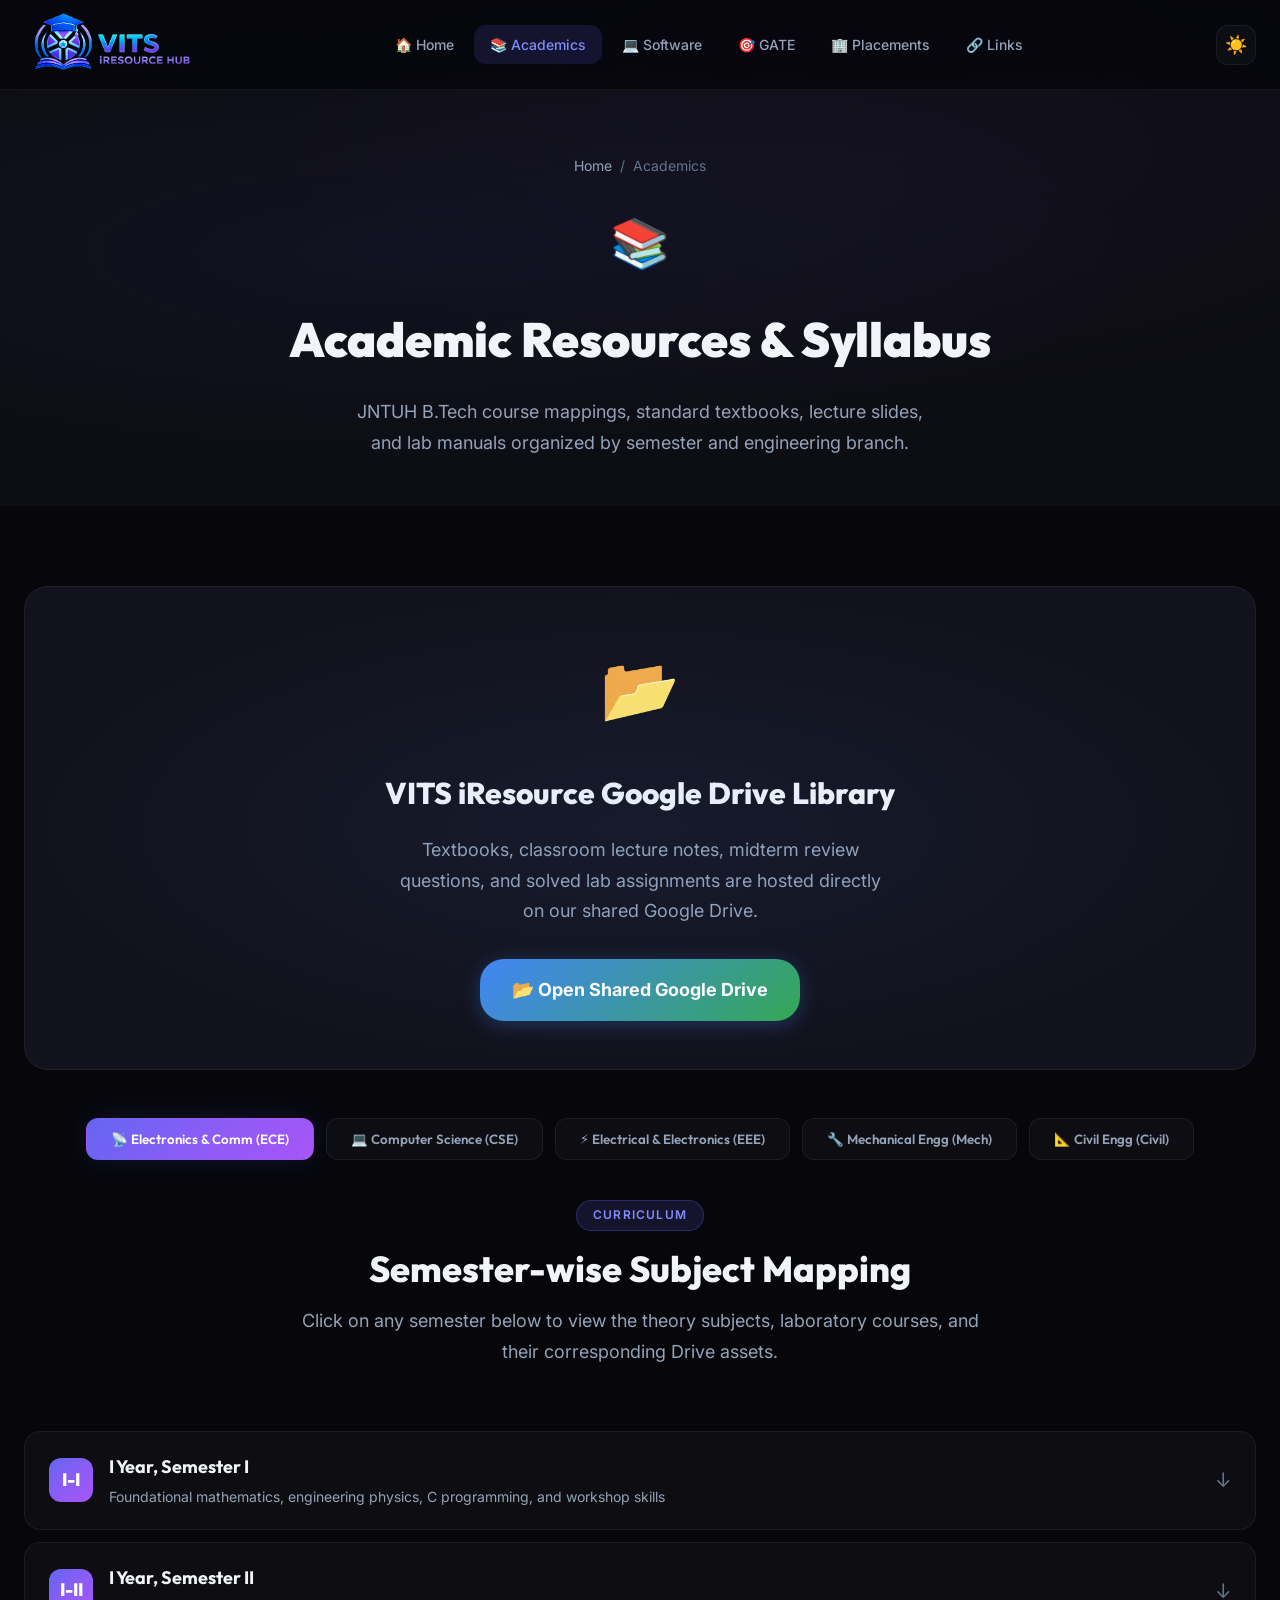
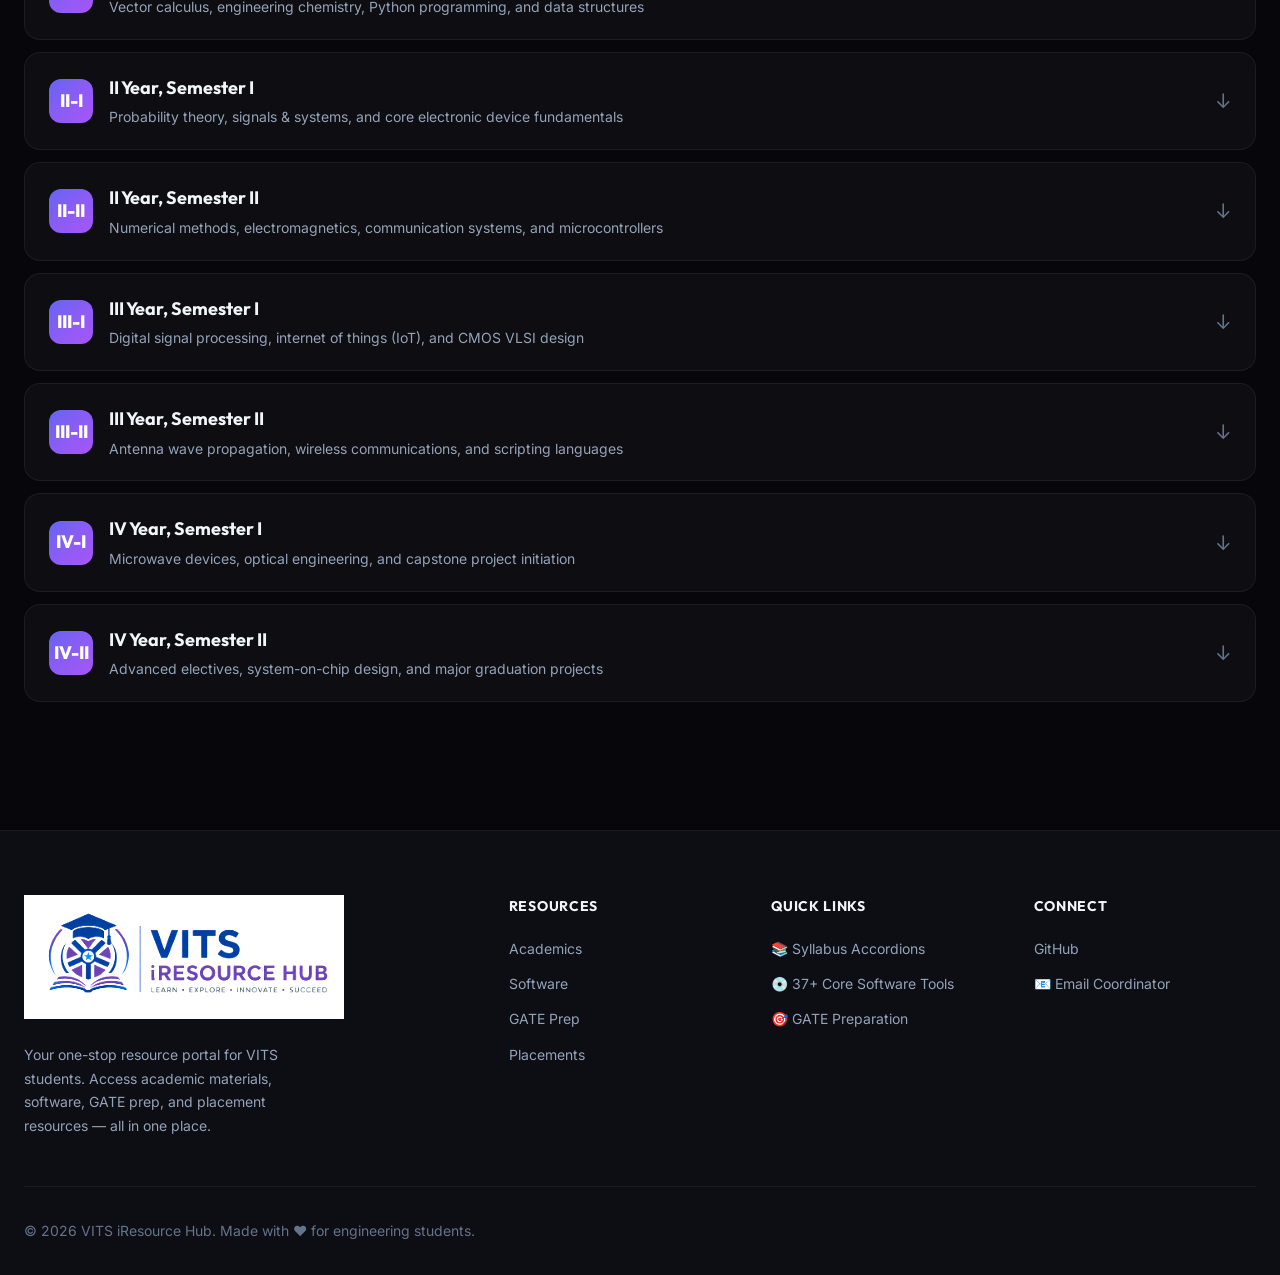
==== academics.html @ 6d6397a7 "SEO Optimization: Add canonical links, Open Graph tags, and align URLs to main repository address" ====
<!DOCTYPE html>
<html lang="en" data-theme="dark">
<head>
  <meta charset="UTF-8">
  <meta name="viewport" content="width=device-width, initial-scale=1.0">
  <meta name="google-site-verification" content="7quxdHRmtYmw2Jo5xWjluSK96tRkIVolGzAY4h9Mjqw" />
  <title>Academics & Syllabus — JNTUH R25 / R22 | VITS iResource Hub</title>
  <meta name="description" content="Access JNTUH B.Tech semester-wise course structure, syllabus details, textbooks, notes, and lab manuals for ECE, CSE, EEE, Mech, and Civil engineering branches.">
  <link rel="stylesheet" href="css/style.css">
  <link rel="canonical" href="https://manideepvelchuri.github.io/vits-iresource-hub/academics.html" />

  <!-- Open Graph / Facebook -->
  <meta property="og:title" content="Academics & Syllabus — JNTUH R25 / R22 | VITS iResource Hub">
  <meta property="og:description" content="Access JNTUH B.Tech semester-wise course structure, syllabus details, textbooks, notes, and lab manuals for ECE, CSE, EEE, Mech, and Civil engineering branches.">
  <meta property="og:type" content="website">
  <meta property="og:url" content="https://manideepvelchuri.github.io/vits-iresource-hub/academics.html">
</head>
<body>

  <!-- Navbar -->
  <nav class="navbar" id="navbar">
    <div class="nav-container">
                  <a href="index.html" class="nav-logo">
        <img src="images/navbar-logo.png" alt="VITS iResource Hub">
      </a>
      <ul class="nav-links" id="navLinks">
        <li><a href="index.html">🏠 Home</a></li>
        <li><a href="academics.html" class="active">📚 Academics</a></li>
        <li><a href="software.html">💻 Software</a></li>
        <li><a href="gate.html">🎯 GATE</a></li>
        <li><a href="placements.html">🏢 Placements</a></li>
        <li><a href="useful-links.html">🔗 Links</a></li>
      </ul>
      <div class="nav-actions">
        <button class="theme-toggle" id="themeToggle" aria-label="Toggle theme">☀️</button>
        <button class="mobile-menu-toggle" id="mobileMenuToggle" aria-label="Toggle menu">
          <span></span><span></span><span></span>
        </button>
      </div>
    </div>
  </nav>

  <!-- Page Header -->
  <header class="page-header">
    <div class="container">
      <div class="breadcrumb">
        <a href="index.html">Home</a> <span>/</span> <span>Academics</span>
      </div>
      <div class="page-header-icon">📚</div>
      <h1>Academic Resources & Syllabus</h1>
      <p>JNTUH B.Tech course mappings, standard textbooks, lecture slides, and lab manuals organized by semester and engineering branch.</p>
    </div>
  </header>

  <!-- Google Drive Section -->
  <section class="section">
    <div class="container">
      <div class="drive-section reveal">
        <div class="drive-icon">📂</div>
        <h2>VITS iResource Google Drive Library</h2>
        <p>Textbooks, classroom lecture notes, midterm review questions, and solved lab assignments are hosted directly on our shared Google Drive.</p>
        <a href="https://drive.google.com/drive/folders/1bInXkRc9mQFdbVbUMNxG1VVnrpKEyoPN?usp=drive_link" target="_blank" rel="noopener noreferrer" class="btn btn-drive btn-lg">📂 Open Shared Google Drive</a>
      </div>

      <!-- Branch Selection Tabs (New feature!) -->
      <div class="branch-tabs-container reveal" style="margin-top: 3rem;">
        <button class="branch-tab-btn active" data-branch-target="ece">📡 Electronics & Comm (ECE)</button>
        <button class="branch-tab-btn" data-branch-target="cse">💻 Computer Science (CSE)</button>
        <button class="branch-tab-btn" data-branch-target="eee">⚡ Electrical & Electronics (EEE)</button>
        <button class="branch-tab-btn" data-branch-target="mech">🔧 Mechanical Engg (Mech)</button>
        <button class="branch-tab-btn" data-branch-target="civil">📐 Civil Engg (Civil)</button>
      </div>

      <!-- Syllabus Mapping Section -->
      <div class="subsection mt-8">
        <div class="section-header reveal">
          <span class="section-label">Curriculum</span>
          <h2 class="section-title">Semester-wise Subject Mapping</h2>
          <p class="section-desc">Click on any semester below to view the theory subjects, laboratory courses, and their corresponding Drive assets.</p>
        </div>

        <!-- ========================================================= -->
        <!-- BRANCH: ECE (Electronics & Communication Engineering)      -->
        <!-- ========================================================= -->
        <div data-branch="ece" class="accordion reveal">
          <!-- Semester 1 -->
          <div class="accordion-item">
            <div class="accordion-header">
              <div class="accordion-sem">I-I</div>
              <div class="accordion-title">
                <h3>I Year, Semester I</h3>
                <p>Foundational mathematics, engineering physics, C programming, and workshop skills</p>
              </div>
              <div class="accordion-arrow">↓</div>
            </div>
            <div class="accordion-body">
              <div class="accordion-body-inner">
                <table class="subject-table">
                  <thead>
                    <tr>
                      <th>Subject Name (JNTUH R25/R22)</th>
                      <th>Type</th>
                      <th>Google Drive Materials Available</th>
                    </tr>
                  </thead>
                  <tbody>
                    <tr><td>Mathematics I (Matrices & Calculus) [MA101BS]</td><td>Theory</td><td>📝 Complete lecture notes & standard e-textbook</td></tr>
                    <tr><td>Applied / Advanced Engineering Physics [PH102BS]</td><td>Theory + Lab</td><td>📝 Theory PPTs, 🧪 Physics lab manual & sample experimental data</td></tr>
                    <tr><td>C Programming / Programming for Problem Solving [CS103ES]</td><td>Theory + Lab</td><td>📝 C/C++ notes, 💻 Sample source codes, 🧪 Lab manual</td></tr>
                    <tr><td>Basic Electrical Engineering [EE104ES]</td><td>Theory + Lab</td><td>📝 Circuit analysis notes, solved examples, 🧪 Lab guides</td></tr>
                    <tr><td>Engineering Drawing / CAD [ME105ES]</td><td>Theory + Lab</td><td>📝 CAD tutorial guides & projection templates</td></tr>
                    <tr><td>English for Skill Enhancement [EN106HS]</td><td>Theory + Lab</td><td>📝 Reading materials, LSRW guide, 🧪 English lab manuals</td></tr>
                  </tbody>
                </table>
                <div class="text-center mt-6">
                  <a href="javascript:handleDriveAccess('ece', 1, 'https://drive.google.com/drive/folders/1Uw_xS-FnfLZ-Zdb0UqJwPmXSqr1NGYFh?usp=drive_link')" class="btn btn-secondary btn-sm">📂 Open Sem 1 Drive Folder</a>
                </div>
              </div>
            </div>
          </div>

          <!-- Semester 2 -->
          <div class="accordion-item">
            <div class="accordion-header">
              <div class="accordion-sem">I-II</div>
              <div class="accordion-title">
                <h3>I Year, Semester II</h3>
                <p>Vector calculus, engineering chemistry, Python programming, and data structures</p>
              </div>
              <div class="accordion-arrow">↓</div>
            </div>
            <div class="accordion-body">
              <div class="accordion-body-inner">
                <table class="subject-table">
                  <thead>
                    <tr>
                      <th>Subject Name (JNTUH R25/R22)</th>
                      <th>Type</th>
                      <th>Google Drive Materials Available</th>
                    </tr>
                  </thead>
                  <tbody>
                    <tr><td>Mathematics II (ODE & Vector Calculus) [MA201BS]</td><td>Theory</td><td>📝 Hand-written notes & vector theorems cheatsheet</td></tr>
                    <tr><td>Engineering Chemistry [CH202BS]</td><td>Theory + Lab</td><td>📝 Core lecture slides & 🧪 Chemistry lab manuals</td></tr>
                    <tr><td>Python Programming / Applied Python Lab [CS203ES]</td><td>Theory + Lab</td><td>📝 Python basics lecture slides, 💻 Executable sample scripts</td></tr>
                    <tr><td>Data Structures [CS204ES]</td><td>Theory + Lab</td><td>📝 DSA concepts, algorithm implementations in C/C++</td></tr>
                    <tr><td>Network Analysis & Synthesis [EE205ES]</td><td>Theory + Lab</td><td>📝 Electric circuit analysis notes & mesh/nodal analysis solutions</td></tr>
                  </tbody>
                </table>
                <div class="text-center mt-6">
                  <a href="javascript:handleDriveAccess('ece', 2, 'https://drive.google.com/drive/folders/1hhEwYUAVwjdYfVZAxqdzULaaFhJkmUYj?usp=drive_link')" class="btn btn-secondary btn-sm">📂 Open Sem 2 Drive Folder</a>
                </div>
              </div>
            </div>
          </div>

          <!-- Semester 3 -->
          <div class="accordion-item">
            <div class="accordion-header">
              <div class="accordion-sem">II-I</div>
              <div class="accordion-title">
                <h3>II Year, Semester I</h3>
                <p>Probability theory, signals & systems, and core electronic device fundamentals</p>
              </div>
              <div class="accordion-arrow">↓</div>
            </div>
            <div class="accordion-body">
              <div class="accordion-body-inner">
                <table class="subject-table">
                  <thead>
                    <tr>
                      <th>Subject Name (JNTUH R25/R22)</th>
                      <th>Type</th>
                      <th>Google Drive Materials Available</th>
                    </tr>
                  </thead>
                  <tbody>
                    <tr><td>Probability Theory & Stochastic Processes [EC301PC]</td><td>Theory</td><td>📝 Peyton Peebles book PDF, formula sheets, mid exam answers</td></tr>
                    <tr><td>Signals & Systems [EC302PC]</td><td>Theory</td><td>📝 Oppenheim textbook PDF, Fourier & Laplace transform charts</td></tr>
                    <tr><td>Electronic Devices and Circuits [EC303PC]</td><td>Theory + Lab</td><td>📝 Sedra & Smith or Boylestad book notes, 🧪 EDC circuit diagrams</td></tr>
                    <tr><td>Digital Logic Design [EC304PC]</td><td>Theory + Lab</td><td>📝 RRJ Modern Digital Electronics book, 🧪 DLD logic gate manuals</td></tr>
                    <tr><td>Control Systems [EC305PC]</td><td>Theory</td><td>📝 Katsuhiko Ogata control systems book PDF, block diagram solver notes</td></tr>
                    <tr><td>Basic Simulation Laboratory (MATLAB) [EC307PC]</td><td>Lab</td><td>💻 MATLAB simulation codes for signals, systems, and transforms</td></tr>
                  </tbody>
                </table>
                <div class="text-center mt-6">
                  <a href="javascript:handleDriveAccess('ece', 3, 'https://drive.google.com/drive/folders/1bInXkRc9mQFdbVbUMNxG1VVnrpKEyoPN?usp=drive_link')" class="btn btn-secondary btn-sm">📂 Open Sem 3 Drive Folder</a>
                </div>
              </div>
            </div>
          </div>

          <!-- Semester 4 -->
          <div class="accordion-item">
            <div class="accordion-header">
              <div class="accordion-sem">II-II</div>
              <div class="accordion-title">
                <h3>II Year, Semester II</h3>
                <p>Numerical methods, electromagnetics, communication systems, and microcontrollers</p>
              </div>
              <div class="accordion-arrow">↓</div>
            </div>
            <div class="accordion-body">
              <div class="accordion-body-inner">
                <table class="subject-table">
                  <tbody>
                    <tr><td>Numerical Methods & Complex Variables [MA401BS]</td><td>Theory</td><td>📝 numerical solvers, complex equations</td></tr>
                    <tr><td>Electromagnetic Fields & Transmission Lines [EC402PC]</td><td>Theory</td><td>📝 Maxwell equations formulas, transmission line calculations</td></tr>
                    <tr><td>Analog & Digital Communications [EC403PC]</td><td>Theory + Lab</td><td>📝 Simon Haykin communication book PDF, 🧪 Modulation manuals</td></tr>
                    <tr><td>RISC & Microcontroller Architecture [EC404PC]</td><td>Theory + Lab</td><td>📝 ARM assembly architecture slides, 🧪 Keil compiler codes</td></tr>
                    <tr><td>Linear & Digital IC Applications [EC405PC]</td><td>Theory + Lab</td><td>📝 Op-Amp applications notes, 555 Timer circuits</td></tr>
                  </tbody>
                </table>
                <div class="text-center mt-6">
                  <a href="javascript:handleDriveAccess('ece', 4, '')" class="btn btn-secondary btn-sm">📂 Open Sem 4 Drive Folder</a>
                </div>
              </div>
            </div>
          </div>

          <!-- Semester 5 -->
          <div class="accordion-item">
            <div class="accordion-header">
              <div class="accordion-sem">III-I</div>
              <div class="accordion-title">
                <h3>III Year, Semester I</h3>
                <p>Digital signal processing, internet of things (IoT), and CMOS VLSI design</p>
              </div>
              <div class="accordion-arrow">↓</div>
            </div>
            <div class="accordion-body">
              <div class="accordion-body-inner">
                <table class="subject-table">
                  <tbody>
                    <tr><td>Digital Signal Processing [EC501PC]</td><td>Theory + Lab</td><td>📝 Oppenheim DSP book, 💻 MATLAB DSP codes (FFT, filters)</td></tr>
                    <tr><td>IoT Architectures & Protocols [EC502PC]</td><td>Theory + Lab</td><td>📝 NodeMCU, ESP32, MQTT protocols, 💻 Arduino scripts</td></tr>
                    <tr><td>CMOS VLSI Design [EC503PC]</td><td>Theory + Lab</td><td>📝 Weste & Harris CMOS book PDF, 🧪 VLSI e-CAD labs</td></tr>
                  </tbody>
                </table>
                <div class="text-center mt-6">
                  <a href="javascript:handleDriveAccess('ece', 5, '')" class="btn btn-secondary btn-sm">📂 Open Sem 5 Drive Folder</a>
                </div>
              </div>
            </div>
          </div>

          <!-- Semester 6 -->
          <div class="accordion-item">
            <div class="accordion-header">
              <div class="accordion-sem">III-II</div>
              <div class="accordion-title">
                <h3>III Year, Semester II</h3>
                <p>Antenna wave propagation, wireless communications, and scripting languages</p>
              </div>
              <div class="accordion-arrow">↓</div>
            </div>
            <div class="accordion-body">
              <div class="accordion-body-inner">
                <table class="subject-table">
                  <tbody>
                    <tr><td>Antenna & Wave Propagation [EC601PC]</td><td>Theory</td><td>📝 Antenna radiation parameters, dipole antennas notes</td></tr>
                    <tr><td>Wireless Communications [EC602PC]</td><td>Theory + Lab</td><td>📝 Cellular network design, GSM/5G standards</td></tr>
                    <tr><td>Scripting Languages Lab [EC607PC]</td><td>Lab</td><td>💻 Python, Perl, Tcl, and Bash automation scripts</td></tr>
                  </tbody>
                </table>
                <div class="text-center mt-6">
                  <a href="javascript:handleDriveAccess('ece', 6, '')" class="btn btn-secondary btn-sm">📂 Open Sem 6 Drive Folder</a>
                </div>
              </div>
            </div>
          </div>

          <!-- Semester 7 -->
          <div class="accordion-item">
            <div class="accordion-header">
              <div class="accordion-sem">IV-I</div>
              <div class="accordion-title">
                <h3>IV Year, Semester I</h3>
                <p>Microwave devices, optical engineering, and capstone project initiation</p>
              </div>
              <div class="accordion-arrow">↓</div>
            </div>
            <div class="accordion-body">
              <div class="accordion-body-inner">
                <table class="subject-table">
                  <tbody>
                    <tr><td>Microwave & Optical Communications [EC701PC]</td><td>Theory + Lab</td><td>📝 Pozar Microwave book, waveguide mode equations</td></tr>
                    <tr><td>Project Stage I (Mini Project)</td><td>Practical</td><td>📝 IEEE project proposals, abstract templates</td></tr>
                  </tbody>
                </table>
                <div class="text-center mt-6">
                  <a href="javascript:handleDriveAccess('ece', 7, '')" class="btn btn-secondary btn-sm">📂 Open Sem 7 Drive Folder</a>
                </div>
              </div>
            </div>
          </div>

          <!-- Semester 8 -->
          <div class="accordion-item">
            <div class="accordion-header">
              <div class="accordion-sem">IV-II</div>
              <div class="accordion-title">
                <h3>IV Year, Semester II</h3>
                <p>Advanced electives, system-on-chip design, and major graduation projects</p>
              </div>
              <div class="accordion-arrow">↓</div>
            </div>
            <div class="accordion-body">
              <div class="accordion-body-inner">
                <table class="subject-table">
                  <tbody>
                    <tr><td>Professional Elective V (AI, ML, 5G & Beyond)</td><td>Theory</td><td>📝 Machine Learning models, 5G MIMO architectures</td></tr>
                    <tr><td>Project Stage II (Major Project + Seminar) [EC801PC]</td><td>Practical</td><td>📝 Thesis formatting, seminar presentation slides</td></tr>
                  </tbody>
                </table>
                <div class="text-center mt-6">
                  <a href="javascript:handleDriveAccess('ece', 8, '')" class="btn btn-secondary btn-sm">📂 Open Sem 8 Drive Folder</a>
                </div>
              </div>
            </div>
          </div>
        </div>

        <!-- ========================================================= -->
        <!-- BRANCH: CSE (Computer Science & Engineering)              -->
        <!-- ========================================================= -->
        <div data-branch="cse" class="accordion reveal" style="display:none;">
          <!-- Semesters 1 & 2 -->
          <div class="accordion-item">
            <div class="accordion-header">
              <div class="accordion-sem">I Year</div>
              <div class="accordion-title">
                <h3>I Year (Semester I & II)</h3>
                <p>Mathematics, engineering chemistry, programming, and data structures</p>
              </div>
              <div class="accordion-arrow">↓</div>
            </div>
            <div class="accordion-body">
              <div class="accordion-body-inner">
                <table class="subject-table">
                  <tbody>
                    <tr><td>Matrices & Calculus [MA101BS] / ODE & Vector Calculus [MA201BS]</td></tr>
                    <tr><td>Engineering Chemistry [CH102BS] / Applied Physics [PH202BS]</td></tr>
                    <tr><td>Programming for Problem Solving [CS103ES] / Data Structures [CS204ES]</td></tr>
                  </tbody>
                </table>
                <div class="text-center mt-6">
                  <a href="javascript:handleDriveAccess('cse', 1, '')" class="btn btn-secondary btn-sm">📂 Open I Year Drive Folder</a>
                </div>
              </div>
            </div>
          </div>
          <!-- Semester 3 -->
          <div class="accordion-item">
            <div class="accordion-header">
              <div class="accordion-sem">II-I</div>
              <div class="accordion-title">
                <h3>II Year, Semester I</h3>
                <p>Mathematical logic, data structures, computer organization, and databases</p>
              </div>
              <div class="accordion-arrow">↓</div>
            </div>
            <div class="accordion-body">
              <div class="accordion-body-inner">
                <table class="subject-table">
                  <tbody>
                    <tr><td>Discrete Mathematics [CS301PC]</td></tr>
                    <tr><td>Data Structures & Algorithms [CS302PC]</td></tr>
                    <tr><td>Computer Organization & Architecture [CS303PC]</td></tr>
                    <tr><td>Database Management Systems [CS304PC]</td></tr>
                    <tr><td>Object Oriented Programming through Java [CS305PC]</td></tr>
                  </tbody>
                </table>
                <div class="text-center mt-6">
                  <a href="javascript:handleDriveAccess('cse', 3, '')" class="btn btn-secondary btn-sm">📂 Open Sem 3 Drive Folder</a>
                </div>
              </div>
            </div>
          </div>
          <!-- Semester 4 -->
          <div class="accordion-item">
            <div class="accordion-header">
              <div class="accordion-sem">II-II</div>
              <div class="accordion-title">
                <h3>II Year, Semester II</h3>
                <p>Formal languages, software engineering, operating systems, networks</p>
              </div>
              <div class="accordion-arrow">↓</div>
            </div>
            <div class="accordion-body">
              <div class="accordion-body-inner">
                <table class="subject-table">
                  <tbody>
                    <tr><td>Formal Languages & Automata Theory [CS401PC]</td></tr>
                    <tr><td>Software Engineering [CS402PC]</td></tr>
                    <tr><td>Operating Systems [CS403PC]</td></tr>
                    <tr><td>Computer Networks [CS404PC]</td></tr>
                    <tr><td>Design & Analysis of Algorithms [CS405PC]</td></tr>
                  </tbody>
                </table>
                <div class="text-center mt-6">
                  <a href="javascript:handleDriveAccess('cse', 4, '')" class="btn btn-secondary btn-sm">📂 Open Sem 4 Drive Folder</a>
                </div>
              </div>
            </div>
          </div>
          <!-- Semesters 5 - 8 -->
          <div class="accordion-item">
            <div class="accordion-header">
              <div class="accordion-sem">III & IV</div>
              <div class="accordion-title">
                <h3>III Year & IV Year (Semesters 5 - 8)</h3>
                <p>Compilers, AI, Machine Learning, Web Dev, Cloud, and Projects</p>
              </div>
              <div class="accordion-arrow">↓</div>
            </div>
            <div class="accordion-body">
              <div class="accordion-body-inner">
                <table class="subject-table">
                  <tbody>
                    <tr><td>Compiler Design [CS501PC] / Web Technologies [CS502PC]</td></tr>
                    <tr><td>Machine Learning [CS601PC] / Cryptography & Network Security [CS602PC]</td></tr>
                    <tr><td>Artificial Intelligence [CS701PC] / Cloud Computing [CS702PC]</td></tr>
                    <tr><td>Major Graduation Capstone Projects Stage I & II</td></tr>
                  </tbody>
                </table>
                <div class="text-center mt-6">
                  <a href="javascript:handleDriveAccess('cse', 5, '')" class="btn btn-secondary btn-sm">📂 Open III/IV Year Drive Folder</a>
                </div>
              </div>
            </div>
          </div>
        </div>

        <!-- ========================================================= -->
        <!-- BRANCH: EEE (Electrical & Electronics Engineering)        -->
        <!-- ========================================================= -->
        <div data-branch="eee" class="accordion reveal" style="display:none;">
          <!-- Semester 3 -->
          <div class="accordion-item">
            <div class="accordion-header">
              <div class="accordion-sem">II-I</div>
              <div class="accordion-title">
                <h3>II Year, Semester I</h3>
                <p>Electrical circuit analysis, analog electronics, electrical machinery</p>
              </div>
              <div class="accordion-arrow">↓</div>
            </div>
            <div class="accordion-body">
              <div class="accordion-body-inner">
                <table class="subject-table">
                  <tbody>
                    <tr><td>Electrical Circuit Analysis [EE301PC]</td></tr>
                    <tr><td>Analog Electronics [EE302PC]</td></tr>
                    <tr><td>Electrical Machines I [EE303PC]</td></tr>
                    <tr><td>Electromagnetic Fields [EE304PC]</td></tr>
                  </tbody>
                </table>
                <div class="text-center mt-6">
                  <a href="javascript:handleDriveAccess('eee', 3, '')" class="btn btn-secondary btn-sm">📂 Open Sem 3 Drive Folder</a>
                </div>
              </div>
            </div>
          </div>
          <!-- Semester 4 -->
          <div class="accordion-item">
            <div class="accordion-header">
              <div class="accordion-sem">II-II</div>
              <div class="accordion-title">
                <h3>II Year, Semester II</h3>
                <p>AC machinery, power networks, control engineering, and digital gates</p>
              </div>
              <div class="accordion-arrow">↓</div>
            </div>
            <div class="accordion-body">
              <div class="accordion-body-inner">
                <table class="subject-table">
                  <tbody>
                    <tr><td>Electrical Machines II [EE401PC]</td></tr>
                    <tr><td>Power Systems I [EE402PC]</td></tr>
                    <tr><td>Control Systems [EE403PC]</td></tr>
                    <tr><td>Digital Electronics [EE404PC]</td></tr>
                  </tbody>
                </table>
                <div class="text-center mt-6">
                  <a href="javascript:handleDriveAccess('eee', 4, '')" class="btn btn-secondary btn-sm">📂 Open Sem 4 Drive Folder</a>
                </div>
              </div>
            </div>
          </div>
        </div>

        <!-- ========================================================= -->
        <!-- BRANCH: Mech (Mechanical Engineering)                      -->
        <!-- ========================================================= -->
        <div data-branch="mech" class="accordion reveal" style="display:none;">
          <!-- Semester 3 -->
          <div class="accordion-item">
            <div class="accordion-header">
              <div class="accordion-sem">II-I</div>
              <div class="accordion-title">
                <h3>II Year, Semester I</h3>
                <p>Thermodynamics, metallurgy, materials testing, and mechanical graphics</p>
              </div>
              <div class="accordion-arrow">↓</div>
            </div>
            <div class="accordion-body">
              <div class="accordion-body-inner">
                <table class="subject-table">
                  <tbody>
                    <tr><td>Thermodynamics [ME301PC]</td></tr>
                    <tr><td>Metallurgy & Materials Science [ME302PC]</td></tr>
                    <tr><td>Mechanics of Solids [ME303PC]</td></tr>
                    <tr><td>Machine Drawing & CAD [ME304PC]</td></tr>
                  </tbody>
                </table>
                <div class="text-center mt-6">
                  <a href="javascript:handleDriveAccess('mech', 3, '')" class="btn btn-secondary btn-sm">📂 Open Sem 3 Drive Folder</a>
                </div>
              </div>
            </div>
          </div>
          <!-- Semester 4 -->
          <div class="accordion-item">
            <div class="accordion-header">
              <div class="accordion-sem">II-II</div>
              <div class="accordion-title">
                <h3>II Year, Semester II</h3>
                <p>Applied thermodynamics, fluid mechanics, manufacturing systems</p>
              </div>
              <div class="accordion-arrow">↓</div>
            </div>
            <div class="accordion-body">
              <div class="accordion-body-inner">
                <table class="subject-table">
                  <tbody>
                    <tr><td>Applied Thermodynamics [ME401PC]</td></tr>
                    <tr><td>Fluid Mechanics & Hydraulic Machines [ME402PC]</td></tr>
                    <tr><td>Kinematics of Machinery [ME403PC]</td></tr>
                    <tr><td>Manufacturing Processes [ME404PC]</td></tr>
                  </tbody>
                </table>
                <div class="text-center mt-6">
                  <a href="javascript:handleDriveAccess('mech', 4, '')" class="btn btn-secondary btn-sm">📂 Open Sem 4 Drive Folder</a>
                </div>
              </div>
            </div>
          </div>
        </div>

        <!-- ========================================================= -->
        <!-- BRANCH: Civil (Civil Engineering)                         -->
        <!-- ========================================================= -->
        <div data-branch="civil" class="accordion reveal" style="display:none;">
          <!-- Semester 3 -->
          <div class="accordion-item">
            <div class="accordion-header">
              <div class="accordion-sem">II-I</div>
              <div class="accordion-title">
                <h3>II Year, Semester I</h3>
                <p>Surveying, strength of materials, fluid mechanics, building sciences</p>
              </div>
              <div class="accordion-arrow">↓</div>
            </div>
            <div class="accordion-body">
              <div class="accordion-body-inner">
                <table class="subject-table">
                  <tbody>
                    <tr><td>Surveying [CE301PC]</td></tr>
                    <tr><td>Strength of Materials [CE302PC]</td></tr>
                    <tr><td>Fluid Mechanics [CE303PC]</td></tr>
                    <tr><td>Building Materials & Construction [CE304PC]</td></tr>
                  </tbody>
                </table>
                <div class="text-center mt-6">
                  <a href="javascript:handleDriveAccess('civil', 3, '')" class="btn btn-secondary btn-sm">📂 Open Sem 3 Drive Folder</a>
                </div>
              </div>
            </div>
          </div>
          <!-- Semester 4 -->
          <div class="accordion-item">
            <div class="accordion-header">
              <div class="accordion-sem">II-II</div>
              <div class="accordion-title">
                <h3>II Year, Semester II</h3>
                <p>Structural analysis, hydraulics, concrete technology, geology</p>
              </div>
              <div class="accordion-arrow">↓</div>
            </div>
            <div class="accordion-body">
              <div class="accordion-body-inner">
                <table class="subject-table">
                  <tbody>
                    <tr><td>Basic Structural Analysis [CE401PC]</td></tr>
                    <tr><td>Hydraulic & Hydraulic Machinery [CE402PC]</td></tr>
                    <tr><td>Concrete Technology [CE403PC]</td></tr>
                    <tr><td>Engineering Geology [CE404PC]</td></tr>
                  </tbody>
                </table>
                <div class="text-center mt-6">
                  <a href="javascript:handleDriveAccess('civil', 4, '')" class="btn btn-secondary btn-sm">📂 Open Sem 4 Drive Folder</a>
                </div>
              </div>
            </div>
          </div>
        </div>

      </div>
    </div>
  </section>

  <!-- Footer -->
  <footer class="footer">
    <div class="footer-content">
      <div class="footer-brand">
                        <div class="footer-logo">
          <img src="images/horizontal-logo-transparent.png" alt="VITS iResource Hub">
        </div>
        <p>Your one-stop resource portal for VITS students. Access academic materials, software, GATE prep, and placement resources — all in one place.</p>
      </div>
      <div class="footer-col">
        <h4>Resources</h4>
        <ul>
          <li><a href="academics.html">Academics</a></li>
          <li><a href="software.html">Software</a></li>
          <li><a href="gate.html">GATE Prep</a></li>
          <li><a href="placements.html">Placements</a></li>
        </ul>
      </div>
      <div class="footer-col">
        <h4>Quick Links</h4>
        <ul>
          <li><a href="academics.html">📚 Syllabus Accordions</a></li>
          <li><a href="software.html">💿 37+ Core Software Tools</a></li>
          <li><a href="gate.html">🎯 GATE Preparation</a></li>
        </ul>
      </div>
      <div class="footer-col">
        <h4>Connect</h4>
        <ul>
          <li><a href="https://github.com/Manideepvelchuri" target="_blank" rel="noopener noreferrer">GitHub</a></li>
          <li><a href="mailto:vignanecefourier2529@gmail.com">📧 Email Coordinator</a></li>
        </ul>
      </div>
    </div>
    <div class="footer-bottom">
      <span>© 2026 VITS iResource Hub. Made with ❤️ for engineering students.</span>
    </div>
  </footer>

  <button class="back-to-top" id="backToTop" aria-label="Back to top">↑</button>

  <!-- Scripts -->
  <script src="js/main.js?v=1.2"></script>
</body>
</html>
---- css/style.css ----
/* ============================================
   ECE Hub JNTUH — Design System
   Premium Dark Glassmorphism Theme
   ============================================ */

/* ---- Google Fonts ---- */
@import url('https://fonts.googleapis.com/css2?family=Inter:wght@300;400;500;600;700;800;900&family=Outfit:wght@400;500;600;700;800&family=JetBrains+Mono:wght@400;500&display=swap');

/* ---- CSS Custom Properties ---- */
:root {
  /* Colors — Dark Theme (default) */
  --bg-primary: #06060b;
  --bg-secondary: #0d0d14;
  --bg-surface: #12121c;
  --bg-surface-hover: #1a1a28;
  --bg-glass: rgba(255, 255, 255, 0.03);
  --bg-glass-hover: rgba(255, 255, 255, 0.06);

  --border-subtle: rgba(255, 255, 255, 0.06);
  --border-medium: rgba(255, 255, 255, 0.1);
  --border-glow: rgba(99, 102, 241, 0.3);

  --text-primary: #f1f5f9;
  --text-secondary: #94a3b8;
  --text-tertiary: #64748b;
  --text-inverse: #0f172a;

  --primary: #6366f1;
  --primary-light: #818cf8;
  --primary-dark: #4f46e5;
  --primary-glow: rgba(99, 102, 241, 0.15);

  --accent: #06b6d4;
  --accent-light: #22d3ee;
  --accent-glow: rgba(6, 182, 212, 0.15);

  --gradient-primary: linear-gradient(135deg, #6366f1, #8b5cf6, #a855f7);
  --gradient-accent: linear-gradient(135deg, #06b6d4, #3b82f6);
  --gradient-warm: linear-gradient(135deg, #f59e0b, #ef4444);
  --gradient-success: linear-gradient(135deg, #10b981, #06b6d4);
  --gradient-hero: linear-gradient(135deg, #0f0c29, #302b63, #24243e);

  --success: #10b981;
  --success-light: #34d399;
  --warning: #f59e0b;
  --warning-light: #fbbf24;
  --danger: #ef4444;
  --info: #3b82f6;

  /* Typography */
  --font-heading: 'Outfit', 'Inter', system-ui, -apple-system, sans-serif;
  --font-body: 'Inter', system-ui, -apple-system, sans-serif;
  --font-mono: 'JetBrains Mono', 'Fira Code', monospace;

  --text-xs: 0.75rem;
  --text-sm: 0.875rem;
  --text-base: 1rem;
  --text-lg: 1.125rem;
  --text-xl: 1.25rem;
  --text-2xl: 1.5rem;
  --text-3xl: 1.875rem;
  --text-4xl: 2.25rem;
  --text-5xl: 3rem;
  --text-6xl: 3.75rem;

  /* Spacing */
  --space-1: 0.25rem;
  --space-2: 0.5rem;
  --space-3: 0.75rem;
  --space-4: 1rem;
  --space-5: 1.25rem;
  --space-6: 1.5rem;
  --space-8: 2rem;
  --space-10: 2.5rem;
  --space-12: 3rem;
  --space-16: 4rem;
  --space-20: 5rem;
  --space-24: 6rem;

  /* Border Radius */
  --radius-sm: 0.375rem;
  --radius-md: 0.5rem;
  --radius-lg: 0.75rem;
  --radius-xl: 1rem;
  --radius-2xl: 1.5rem;
  --radius-full: 9999px;

  /* Shadows */
  --shadow-sm: 0 1px 2px rgba(0, 0, 0, 0.3);
  --shadow-md: 0 4px 6px -1px rgba(0, 0, 0, 0.4);
  --shadow-lg: 0 10px 15px -3px rgba(0, 0, 0, 0.4);
  --shadow-xl: 0 20px 25px -5px rgba(0, 0, 0, 0.5);
  --shadow-glow: 0 0 30px rgba(99, 102, 241, 0.15);
  --shadow-glow-accent: 0 0 30px rgba(6, 182, 212, 0.15);

  /* Transitions */
  --transition-fast: 150ms cubic-bezier(0.4, 0, 0.2, 1);
  --transition-base: 250ms cubic-bezier(0.4, 0, 0.2, 1);
  --transition-slow: 350ms cubic-bezier(0.4, 0, 0.2, 1);
  --transition-bounce: 500ms cubic-bezier(0.34, 1.56, 0.64, 1);

  /* Layout */
  --max-width: 1280px;
  --nav-height: 90px;
}

/* ---- Light Theme ---- */
[data-theme="light"] {
  --bg-primary: #f8fafc;
  --bg-secondary: #f1f5f9;
  --bg-surface: #ffffff;
  --bg-surface-hover: #f8fafc;
  --bg-glass: rgba(255, 255, 255, 0.7);
  --bg-glass-hover: rgba(255, 255, 255, 0.85);

  --border-subtle: rgba(0, 0, 0, 0.06);
  --border-medium: rgba(0, 0, 0, 0.1);
  --border-glow: rgba(99, 102, 241, 0.2);

  --text-primary: #0f172a;
  --text-secondary: #475569;
  --text-tertiary: #94a3b8;
  --text-inverse: #f1f5f9;

  --primary-glow: rgba(99, 102, 241, 0.1);
  --accent-glow: rgba(6, 182, 212, 0.1);

  --shadow-sm: 0 1px 2px rgba(0, 0, 0, 0.05);
  --shadow-md: 0 4px 6px -1px rgba(0, 0, 0, 0.07);
  --shadow-lg: 0 10px 15px -3px rgba(0, 0, 0, 0.08);
  --shadow-xl: 0 20px 25px -5px rgba(0, 0, 0, 0.1);
  --shadow-glow: 0 0 30px rgba(99, 102, 241, 0.1);
  --shadow-glow-accent: 0 0 30px rgba(6, 182, 212, 0.1);

  --gradient-hero: linear-gradient(135deg, #e0e7ff, #ddd6fe, #c7d2fe);
}

/* ---- Reset & Base ---- */
*, *::before, *::after {
  margin: 0;
  padding: 0;
  box-sizing: border-box;
}

html {
  scroll-behavior: smooth;
  scroll-padding-top: calc(var(--nav-height) + 20px);
}

body {
  font-family: var(--font-body);
  font-size: var(--text-base);
  line-height: 1.7;
  color: var(--text-primary);
  background: var(--bg-primary);
  overflow-x: hidden;
  -webkit-font-smoothing: antialiased;
  -moz-osx-font-smoothing: grayscale;
  transition: background var(--transition-base), color var(--transition-base);
}

a {
  color: var(--primary-light);
  text-decoration: none;
  transition: color var(--transition-fast);
}

a:hover {
  color: var(--accent-light);
}

img {
  max-width: 100%;
  height: auto;
}

/* ---- Scrollbar ---- */
::-webkit-scrollbar {
  width: 8px;
}
::-webkit-scrollbar-track {
  background: var(--bg-primary);
}
::-webkit-scrollbar-thumb {
  background: var(--border-medium);
  border-radius: var(--radius-full);
}
::-webkit-scrollbar-thumb:hover {
  background: var(--primary);
}

/* ============================================
   NAVIGATION
   ============================================ */
.navbar {
  position: fixed;
  top: 0;
  left: 0;
  right: 0;
  height: var(--nav-height);
  z-index: 1000;
  background: rgba(6, 6, 11, 0.8);
  backdrop-filter: blur(20px) saturate(180%);
  -webkit-backdrop-filter: blur(20px) saturate(180%);
  border-bottom: 1px solid var(--border-subtle);
  transition: all var(--transition-base);
}

[data-theme="light"] .navbar {
  background: rgba(248, 250, 252, 0.85);
}

.navbar.scrolled {
  box-shadow: var(--shadow-lg);
}

.nav-container {
  max-width: var(--max-width);
  margin: 0 auto;
  padding: 0 var(--space-6);
  height: 100%;
  display: flex;
  align-items: center;
  justify-content: space-between;
}

.nav-logo {
  display: flex;
  align-items: center;
  text-decoration: none;
}

.nav-logo img {
  height: 80px;
  width: auto;
  display: block;
  filter: brightness(1.15) contrast(1.1);
  transition: opacity var(--transition-fast);
}

.nav-logo img:hover {
  opacity: 0.85;
}

[data-theme="light"] .nav-logo img {
  filter: none;
}





.nav-logo .logo-icon {
  width: 38px;
  height: 38px;
  background: var(--gradient-primary);
  border-radius: var(--radius-lg);
  display: flex;
  align-items: center;
  justify-content: center;
  font-size: var(--text-lg);
  color: white;
  box-shadow: var(--shadow-glow);
}

.nav-logo .logo-text-gradient {
  background: var(--gradient-primary);
  -webkit-background-clip: text;
  -webkit-text-fill-color: transparent;
  background-clip: text;
}

.nav-links {
  display: flex;
  align-items: center;
  gap: var(--space-1);
  list-style: none;
}

.nav-links a {
  display: flex;
  align-items: center;
  gap: var(--space-2);
  padding: var(--space-2) var(--space-4);
  color: var(--text-secondary);
  font-size: var(--text-sm);
  font-weight: 500;
  border-radius: var(--radius-lg);
  transition: all var(--transition-fast);
  text-decoration: none;
  white-space: nowrap;
}

.nav-links a:hover,
.nav-links a.active {
  color: var(--text-primary);
  background: var(--bg-glass-hover);
}

.nav-links a.active {
  color: var(--primary-light);
  background: var(--primary-glow);
}

.nav-actions {
  display: flex;
  align-items: center;
  gap: var(--space-3);
}

/* Theme Toggle */
.theme-toggle {
  width: 40px;
  height: 40px;
  border-radius: var(--radius-lg);
  border: 1px solid var(--border-subtle);
  background: var(--bg-glass);
  color: var(--text-secondary);
  cursor: pointer;
  display: flex;
  align-items: center;
  justify-content: center;
  font-size: var(--text-lg);
  transition: all var(--transition-fast);
}

.theme-toggle:hover {
  background: var(--bg-glass-hover);
  color: var(--text-primary);
  border-color: var(--border-medium);
}

/* Mobile Menu Toggle */
.mobile-menu-toggle {
  display: none;
  width: 40px;
  height: 40px;
  border-radius: var(--radius-lg);
  border: 1px solid var(--border-subtle);
  background: var(--bg-glass);
  color: var(--text-secondary);
  cursor: pointer;
  flex-direction: column;
  align-items: center;
  justify-content: center;
  gap: 5px;
  padding: 10px;
}

.mobile-menu-toggle span {
  width: 20px;
  height: 2px;
  background: var(--text-secondary);
  border-radius: 2px;
  transition: all var(--transition-fast);
}

.mobile-menu-toggle.active span:nth-child(1) {
  transform: rotate(45deg) translate(5px, 5px);
}
.mobile-menu-toggle.active span:nth-child(2) {
  opacity: 0;
}
.mobile-menu-toggle.active span:nth-child(3) {
  transform: rotate(-45deg) translate(5px, -5px);
}

/* ============================================
   HERO SECTION
   ============================================ */
.hero {
  min-height: 100vh;
  display: flex;
  align-items: center;
  justify-content: center;
  position: relative;
  overflow: hidden;
  padding: calc(var(--nav-height) + var(--space-12)) var(--space-6) var(--space-16);
}

.hero-bg {
  position: absolute;
  inset: 0;
  z-index: 0;
}

.hero-bg::before {
  content: '';
  position: absolute;
  inset: 0;
  background: var(--gradient-hero);
}

.hero-bg::after {
  content: '';
  position: absolute;
  inset: 0;
  background: radial-gradient(ellipse at 20% 50%, rgba(99, 102, 241, 0.12) 0%, transparent 60%),
              radial-gradient(ellipse at 80% 20%, rgba(139, 92, 246, 0.1) 0%, transparent 50%),
              radial-gradient(ellipse at 60% 80%, rgba(6, 182, 212, 0.08) 0%, transparent 50%);
}

/* Animated floating orbs */
.hero-orb {
  position: absolute;
  border-radius: 50%;
  filter: blur(80px);
  animation: float 8s ease-in-out infinite;
  z-index: 0;
}

.hero-orb:nth-child(1) {
  width: 400px;
  height: 400px;
  background: rgba(99, 102, 241, 0.15);
  top: 10%;
  left: 10%;
  animation-delay: 0s;
}

.hero-orb:nth-child(2) {
  width: 300px;
  height: 300px;
  background: rgba(139, 92, 246, 0.12);
  top: 50%;
  right: 10%;
  animation-delay: -3s;
}

.hero-orb:nth-child(3) {
  width: 250px;
  height: 250px;
  background: rgba(6, 182, 212, 0.1);
  bottom: 10%;
  left: 30%;
  animation-delay: -5s;
}

@keyframes float {
  0%, 100% { transform: translate(0, 0) scale(1); }
  25% { transform: translate(20px, -30px) scale(1.05); }
  50% { transform: translate(-15px, 20px) scale(0.95); }
  75% { transform: translate(25px, 15px) scale(1.02); }
}

/* Grid pattern overlay */
.hero-grid {
  position: absolute;
  inset: 0;
  background-image: 
    linear-gradient(rgba(255,255,255,0.02) 1px, transparent 1px),
    linear-gradient(90deg, rgba(255,255,255,0.02) 1px, transparent 1px);
  background-size: 60px 60px;
  z-index: 1;
}

[data-theme="light"] .hero-grid {
  background-image: 
    linear-gradient(rgba(0,0,0,0.03) 1px, transparent 1px),
    linear-gradient(90deg, rgba(0,0,0,0.03) 1px, transparent 1px);
}

.hero-content {
  position: relative;
  z-index: 2;
  text-align: center;
  max-width: 800px;
}

.hero-badge {
  display: inline-flex;
  align-items: center;
  gap: var(--space-2);
  padding: var(--space-2) var(--space-4);
  background: var(--primary-glow);
  border: 1px solid var(--border-glow);
  border-radius: var(--radius-full);
  font-size: var(--text-sm);
  font-weight: 500;
  color: var(--primary-light);
  margin-bottom: var(--space-8);
  animation: fadeInUp 0.6s ease-out;
}

.hero-badge .badge-dot {
  width: 8px;
  height: 8px;
  background: var(--success);
  border-radius: 50%;
  animation: pulse-dot 2s infinite;
}

@keyframes pulse-dot {
  0%, 100% { opacity: 1; transform: scale(1); }
  50% { opacity: 0.5; transform: scale(0.8); }
}

.hero-title {
  font-family: var(--font-heading);
  font-size: clamp(2.5rem, 6vw, var(--text-6xl));
  font-weight: 900;
  line-height: 1.1;
  margin-bottom: var(--space-6);
  animation: fadeInUp 0.6s ease-out 0.1s both;
}

.hero-title .gradient-text {
  background: var(--gradient-primary);
  -webkit-background-clip: text;
  -webkit-text-fill-color: transparent;
  background-clip: text;
}

.hero-subtitle {
  font-size: clamp(var(--text-lg), 2.5vw, var(--text-xl));
  color: var(--text-secondary);
  max-width: 600px;
  margin: 0 auto var(--space-10);
  line-height: 1.7;
  animation: fadeInUp 0.6s ease-out 0.2s both;
}

.hero-actions {
  display: flex;
  align-items: center;
  justify-content: center;
  gap: var(--space-4);
  flex-wrap: wrap;
  animation: fadeInUp 0.6s ease-out 0.3s both;
}

.hero-stats {
  display: flex;
  align-items: center;
  justify-content: center;
  gap: var(--space-10);
  margin-top: var(--space-16);
  animation: fadeInUp 0.6s ease-out 0.4s both;
}

.hero-stat {
  text-align: center;
}

.hero-stat .stat-value {
  font-family: var(--font-heading);
  font-size: var(--text-3xl);
  font-weight: 800;
  background: var(--gradient-primary);
  -webkit-background-clip: text;
  -webkit-text-fill-color: transparent;
  background-clip: text;
}

.hero-stat .stat-label {
  font-size: var(--text-sm);
  color: var(--text-tertiary);
  margin-top: var(--space-1);
}

@keyframes fadeInUp {
  from {
    opacity: 0;
    transform: translateY(20px);
  }
  to {
    opacity: 1;
    transform: translateY(0);
  }
}

/* ============================================
   BUTTONS
   ============================================ */
.btn {
  display: inline-flex;
  align-items: center;
  gap: var(--space-2);
  padding: var(--space-3) var(--space-6);
  font-family: var(--font-body);
  font-size: var(--text-sm);
  font-weight: 600;
  border-radius: var(--radius-xl);
  border: none;
  cursor: pointer;
  transition: all var(--transition-base);
  text-decoration: none;
  white-space: nowrap;
}

.btn-primary {
  background: var(--gradient-primary);
  color: white;
  box-shadow: 0 4px 15px rgba(99, 102, 241, 0.3);
}

.btn-primary:hover {
  transform: translateY(-2px);
  box-shadow: 0 8px 25px rgba(99, 102, 241, 0.4);
  color: white;
}

.btn-secondary {
  background: var(--bg-glass);
  color: var(--text-primary);
  border: 1px solid var(--border-medium);
  backdrop-filter: blur(10px);
}

.btn-secondary:hover {
  background: var(--bg-glass-hover);
  border-color: var(--primary);
  color: var(--text-primary);
  transform: translateY(-2px);
}

.btn-accent {
  background: var(--gradient-accent);
  color: white;
  box-shadow: 0 4px 15px rgba(6, 182, 212, 0.3);
}

.btn-accent:hover {
  transform: translateY(-2px);
  box-shadow: 0 8px 25px rgba(6, 182, 212, 0.4);
  color: white;
}

.btn-success {
  background: var(--gradient-success);
  color: white;
  box-shadow: 0 4px 15px rgba(16, 185, 129, 0.3);
}

.btn-success:hover {
  transform: translateY(-2px);
  box-shadow: 0 8px 25px rgba(16, 185, 129, 0.4);
  color: white;
}

.btn-lg {
  padding: var(--space-4) var(--space-8);
  font-size: var(--text-base);
  border-radius: var(--radius-xl);
}

.btn-sm {
  padding: var(--space-2) var(--space-4);
  font-size: var(--text-xs);
}

.btn-icon {
  width: 40px;
  height: 40px;
  padding: 0;
  justify-content: center;
  border-radius: var(--radius-lg);
}

/* Download button special style */
.btn-download {
  background: linear-gradient(135deg, #10b981, #059669);
  color: white;
  padding: var(--space-2) var(--space-5);
  font-size: var(--text-sm);
  box-shadow: 0 2px 10px rgba(16, 185, 129, 0.25);
}

.btn-download:hover {
  transform: translateY(-2px);
  box-shadow: 0 6px 20px rgba(16, 185, 129, 0.35);
  color: white;
}

/* Google Drive CTA button */
.btn-drive {
  background: linear-gradient(135deg, #4285f4, #34a853, #fbbc05, #ea4335);
  background-size: 300% 300%;
  animation: gradient-shift 4s ease infinite;
  color: white;
  padding: var(--space-4) var(--space-8);
  font-size: var(--text-lg);
  font-weight: 700;
  border-radius: var(--radius-2xl);
  box-shadow: 0 4px 20px rgba(66, 133, 244, 0.3);
}

.btn-drive:hover {
  transform: translateY(-3px) scale(1.02);
  box-shadow: 0 8px 30px rgba(66, 133, 244, 0.4);
  color: white;
}

@keyframes gradient-shift {
  0% { background-position: 0% 50%; }
  50% { background-position: 100% 50%; }
  100% { background-position: 0% 50%; }
}

/* ============================================
   SECTIONS
   ============================================ */
.section {
  padding: var(--space-20) var(--space-6);
}

.section-alt {
  background: var(--bg-secondary);
}

.container {
  max-width: var(--max-width);
  margin: 0 auto;
}

.section-header {
  text-align: center;
  max-width: 700px;
  margin: 0 auto var(--space-16);
}

.section-label {
  display: inline-flex;
  align-items: center;
  gap: var(--space-2);
  padding: var(--space-1) var(--space-4);
  font-size: var(--text-xs);
  font-weight: 600;
  text-transform: uppercase;
  letter-spacing: 0.1em;
  color: var(--primary-light);
  background: var(--primary-glow);
  border: 1px solid var(--border-glow);
  border-radius: var(--radius-full);
  margin-bottom: var(--space-4);
}

.section-title {
  font-family: var(--font-heading);
  font-size: clamp(var(--text-3xl), 4vw, var(--text-4xl));
  font-weight: 800;
  line-height: 1.2;
  margin-bottom: var(--space-4);
}

.section-desc {
  font-size: var(--text-lg);
  color: var(--text-secondary);
  line-height: 1.7;
}

/* ============================================
   CARDS
   ============================================ */
.card {
  background: var(--bg-glass);
  border: 1px solid var(--border-subtle);
  border-radius: var(--radius-xl);
  padding: var(--space-6);
  transition: all var(--transition-base);
  backdrop-filter: blur(10px);
  position: relative;
  overflow: hidden;
}

.card::before {
  content: '';
  position: absolute;
  inset: 0;
  border-radius: inherit;
  background: linear-gradient(135deg, transparent, rgba(99, 102, 241, 0.03));
  opacity: 0;
  transition: opacity var(--transition-base);
}

.card:hover {
  border-color: var(--border-glow);
  transform: translateY(-4px);
  box-shadow: var(--shadow-glow);
}

.card:hover::before {
  opacity: 1;
}

.card-icon {
  width: 48px;
  height: 48px;
  border-radius: var(--radius-lg);
  display: flex;
  align-items: center;
  justify-content: center;
  font-size: var(--text-2xl);
  margin-bottom: var(--space-4);
  background: var(--primary-glow);
  border: 1px solid var(--border-glow);
}

.card-title {
  font-family: var(--font-heading);
  font-size: var(--text-xl);
  font-weight: 700;
  margin-bottom: var(--space-2);
}

.card-desc {
  font-size: var(--text-sm);
  color: var(--text-secondary);
  line-height: 1.6;
}

/* Feature Grid */
.feature-grid {
  display: grid;
  grid-template-columns: repeat(auto-fill, minmax(300px, 1fr));
  gap: var(--space-6);
}

/* Cards Grid */
.cards-grid {
  display: grid;
  grid-template-columns: repeat(auto-fill, minmax(280px, 1fr));
  gap: var(--space-6);
}

/* ============================================
   SOFTWARE CARDS
   ============================================ */
.software-card {
  background: var(--bg-glass);
  border: 1px solid var(--border-subtle);
  border-radius: var(--radius-xl);
  padding: var(--space-6);
  transition: all var(--transition-base);
  display: flex;
  flex-direction: column;
  position: relative;
  overflow: hidden;
}

.software-card:hover {
  border-color: var(--border-glow);
  transform: translateY(-4px);
  box-shadow: var(--shadow-glow);
}

.software-card-header {
  display: flex;
  align-items: flex-start;
  gap: var(--space-4);
  margin-bottom: var(--space-4);
}

.software-icon {
  width: 52px;
  height: 52px;
  border-radius: var(--radius-xl);
  display: flex;
  align-items: center;
  justify-content: center;
  font-family: "Segoe UI Emoji", "Apple Color Emoji", "Noto Color Emoji", "Segoe UI Symbol", sans-serif;
  font-size: 1.8rem;
  color: initial !important;
  text-shadow: 0 2px 4px rgba(0,0,0,0.2);
  flex-shrink: 0;
  transition: all var(--transition-fast);
}

.software-icon img {
  width: 100%;
  height: 100%;
  object-fit: contain;
  padding: 5px;
  background: #ffffff; /* Crisp solid white background for maximum logo visibility */
  border-radius: var(--radius-lg);
  display: block;
  box-shadow: 0 2px 5px rgba(0, 0, 0, 0.15);
}


.software-info h3 {
  font-family: var(--font-heading);
  font-size: var(--text-lg);
  font-weight: 700;
  margin-bottom: var(--space-1);
}

.software-info p {
  font-size: var(--text-sm);
  color: var(--text-secondary);
  line-height: 1.5;
}

.software-tags {
  display: flex;
  flex-wrap: wrap;
  gap: var(--space-2);
  margin-bottom: var(--space-4);
}

.tag {
  display: inline-flex;
  align-items: center;
  padding: var(--space-1) var(--space-3);
  font-size: var(--text-xs);
  font-weight: 500;
  border-radius: var(--radius-full);
  background: var(--bg-surface);
  color: var(--text-secondary);
  border: 1px solid var(--border-subtle);
}

.tag-free {
  background: rgba(16, 185, 129, 0.1);
  color: var(--success-light);
  border-color: rgba(16, 185, 129, 0.2);
}

.tag-student {
  background: rgba(59, 130, 246, 0.1);
  color: var(--info);
  border-color: rgba(59, 130, 246, 0.2);
}

.tag-paid {
  background: rgba(245, 158, 11, 0.1);
  color: var(--warning-light);
  border-color: rgba(245, 158, 11, 0.2);
}

.tag-university {
  background: rgba(139, 92, 246, 0.1);
  color: #a78bfa;
  border-color: rgba(139, 92, 246, 0.2);
}

.software-card-footer {
  margin-top: auto;
  padding-top: var(--space-4);
  border-top: 1px solid var(--border-subtle);
}

/* ============================================
   RESOURCE CARDS (for GATE, Placements, etc.)
   ============================================ */
.resource-card {
  background: var(--bg-glass);
  border: 1px solid var(--border-subtle);
  border-radius: var(--radius-xl);
  padding: var(--space-5);
  transition: all var(--transition-base);
  display: flex;
  align-items: center;
  gap: var(--space-4);
  text-decoration: none;
  color: var(--text-primary);
}

.resource-card:hover {
  border-color: var(--border-glow);
  transform: translateY(-2px);
  box-shadow: var(--shadow-glow);
  color: var(--text-primary);
}

.resource-card .resource-icon {
  width: 44px;
  height: 44px;
  border-radius: var(--radius-lg);
  display: flex;
  align-items: center;
  justify-content: center;
  font-size: var(--text-xl);
  flex-shrink: 0;
  background: var(--primary-glow);
}

.resource-card .resource-info {
  flex: 1;
  min-width: 0;
}

.resource-card .resource-info h4 {
  font-weight: 600;
  font-size: var(--text-base);
  margin-bottom: 2px;
}

.resource-card .resource-info p {
  font-size: var(--text-sm);
  color: var(--text-secondary);
  white-space: nowrap;
  overflow: hidden;
  text-overflow: ellipsis;
}

.resource-card .resource-arrow {
  color: var(--text-tertiary);
  font-size: var(--text-lg);
  transition: transform var(--transition-fast);
  flex-shrink: 0;
}

.resource-card:hover .resource-arrow {
  transform: translateX(4px);
  color: var(--primary-light);
}

/* Resource list */
.resource-list {
  display: flex;
  flex-direction: column;
  gap: var(--space-3);
}

/* ============================================
   ACCORDION (for Semester-wise Syllabus)
   ============================================ */
.accordion {
  display: flex;
  flex-direction: column;
  gap: var(--space-3);
}

.accordion-item {
  background: var(--bg-glass);
  border: 1px solid var(--border-subtle);
  border-radius: var(--radius-xl);
  overflow: hidden;
  transition: all var(--transition-base);
}

.accordion-item.active {
  border-color: var(--border-glow);
  box-shadow: var(--shadow-glow);
}

.accordion-header {
  display: flex;
  align-items: center;
  gap: var(--space-4);
  padding: var(--space-5) var(--space-6);
  cursor: pointer;
  transition: background var(--transition-fast);
  user-select: none;
}

.accordion-header:hover {
  background: var(--bg-glass-hover);
}

.accordion-sem {
  width: 44px;
  height: 44px;
  border-radius: var(--radius-lg);
  background: var(--gradient-primary);
  display: flex;
  align-items: center;
  justify-content: center;
  font-family: var(--font-heading);
  font-weight: 800;
  font-size: var(--text-lg);
  color: white;
  flex-shrink: 0;
}

.accordion-title {
  flex: 1;
}

.accordion-title h3 {
  font-family: var(--font-heading);
  font-weight: 700;
  font-size: var(--text-lg);
}

.accordion-title p {
  font-size: var(--text-sm);
  color: var(--text-secondary);
  margin-top: 2px;
}

.accordion-arrow {
  font-size: var(--text-xl);
  color: var(--text-tertiary);
  transition: transform var(--transition-base);
  flex-shrink: 0;
}

.accordion-item.active .accordion-arrow {
  transform: rotate(180deg);
  color: var(--primary-light);
}

.accordion-body {
  max-height: 0;
  overflow: hidden;
  transition: max-height 0.4s ease;
}

.accordion-body-inner {
  padding: 0 var(--space-6) var(--space-6);
}

/* Subject table inside accordion */
.subject-table {
  width: 100%;
  border-collapse: collapse;
  font-size: var(--text-sm);
}

.subject-table th {
  text-align: left;
  padding: var(--space-3) var(--space-4);
  font-weight: 600;
  color: var(--text-secondary);
  border-bottom: 1px solid var(--border-medium);
  font-size: var(--text-xs);
  text-transform: uppercase;
  letter-spacing: 0.05em;
}

.subject-table td {
  padding: var(--space-3) var(--space-4);
  border-bottom: 1px solid var(--border-subtle);
  color: var(--text-primary);
}

.subject-table tr:last-child td {
  border-bottom: none;
}

.subject-table tr:hover td {
  background: var(--bg-glass);
}

/* ============================================
   CATEGORY TABS / FILTER
   ============================================ */
.filter-bar {
  display: flex;
  align-items: center;
  gap: var(--space-2);
  flex-wrap: wrap;
  margin-bottom: var(--space-8);
  padding: var(--space-2);
  background: var(--bg-glass);
  border: 1px solid var(--border-subtle);
  border-radius: var(--radius-xl);
}

.filter-btn {
  padding: var(--space-2) var(--space-5);
  font-size: var(--text-sm);
  font-weight: 500;
  color: var(--text-secondary);
  background: transparent;
  border: none;
  border-radius: var(--radius-lg);
  cursor: pointer;
  transition: all var(--transition-fast);
  white-space: nowrap;
}

.filter-btn:hover {
  color: var(--text-primary);
  background: var(--bg-glass-hover);
}

.filter-btn.active {
  color: white;
  background: var(--gradient-primary);
  box-shadow: 0 2px 10px rgba(99, 102, 241, 0.3);
}

/* ============================================
   DRIVE CTA SECTION
   ============================================ */
.drive-section {
  position: relative;
  overflow: hidden;
  background: var(--bg-surface);
  border: 1px solid var(--border-subtle);
  border-radius: var(--radius-2xl);
  padding: var(--space-12) var(--space-8);
  text-align: center;
  margin-bottom: var(--space-10);
}

.drive-section::before {
  content: '';
  position: absolute;
  inset: 0;
  background: radial-gradient(ellipse at center, rgba(66, 133, 244, 0.08) 0%, transparent 70%);
}

.drive-section .drive-icon {
  font-size: 4rem;
  margin-bottom: var(--space-6);
  animation: bounce-subtle 3s ease-in-out infinite;
}

@keyframes bounce-subtle {
  0%, 100% { transform: translateY(0); }
  50% { transform: translateY(-8px); }
}

.drive-section h2 {
  font-family: var(--font-heading);
  font-size: var(--text-3xl);
  font-weight: 800;
  margin-bottom: var(--space-4);
}

.drive-section p {
  color: var(--text-secondary);
  font-size: var(--text-lg);
  max-width: 500px;
  margin: 0 auto var(--space-8);
}

/* ============================================
   PAGE HEADER (for inner pages)
   ============================================ */
.page-header {
  padding: calc(var(--nav-height) + var(--space-16)) var(--space-6) var(--space-12);
  text-align: center;
  position: relative;
  overflow: hidden;
  background: var(--bg-secondary);
}

.page-header::before {
  content: '';
  position: absolute;
  inset: 0;
  background: radial-gradient(ellipse at 30% 50%, rgba(99, 102, 241, 0.06) 0%, transparent 60%),
              radial-gradient(ellipse at 70% 30%, rgba(139, 92, 246, 0.04) 0%, transparent 50%);
}

.page-header .container {
  position: relative;
  z-index: 1;
}

.page-header-icon {
  font-size: 3rem;
  margin-bottom: var(--space-4);
}

.page-header h1 {
  font-family: var(--font-heading);
  font-size: clamp(var(--text-3xl), 5vw, var(--text-5xl));
  font-weight: 900;
  margin-bottom: var(--space-4);
}

.page-header p {
  font-size: var(--text-lg);
  color: var(--text-secondary);
  max-width: 600px;
  margin: 0 auto;
}

/* Breadcrumb */
.breadcrumb {
  display: flex;
  align-items: center;
  justify-content: center;
  gap: var(--space-2);
  margin-bottom: var(--space-6);
  font-size: var(--text-sm);
  color: var(--text-tertiary);
}

.breadcrumb a {
  color: var(--text-secondary);
}

.breadcrumb a:hover {
  color: var(--primary-light);
}

/* ============================================
   SEARCH BAR
   ============================================ */
.search-bar {
  position: relative;
  max-width: 500px;
  margin: 0 auto var(--space-10);
}

.search-bar input {
  width: 100%;
  padding: var(--space-4) var(--space-6);
  padding-left: 48px;
  background: var(--bg-glass);
  border: 1px solid var(--border-medium);
  border-radius: var(--radius-xl);
  color: var(--text-primary);
  font-family: var(--font-body);
  font-size: var(--text-base);
  transition: all var(--transition-fast);
  outline: none;
}

.search-bar input::placeholder {
  color: var(--text-tertiary);
}

.search-bar input:focus {
  border-color: var(--primary);
  box-shadow: 0 0 0 3px var(--primary-glow);
}

.search-bar .search-icon {
  position: absolute;
  left: var(--space-4);
  top: 50%;
  transform: translateY(-50%);
  color: var(--text-tertiary);
  font-size: var(--text-lg);
  pointer-events: none;
}

/* ============================================
   FOOTER
   ============================================ */
.footer {
  background: var(--bg-secondary);
  border-top: 1px solid var(--border-subtle);
  padding: var(--space-16) var(--space-6) var(--space-8);
}

.footer-content {
  max-width: var(--max-width);
  margin: 0 auto;
  display: grid;
  grid-template-columns: 2fr 1fr 1fr 1fr;
  gap: var(--space-10);
  margin-bottom: var(--space-12);
}

.footer-brand .footer-logo {
  margin-bottom: var(--space-6);
  display: block;
}

.footer-brand .footer-logo img {
  width: 100%;
  max-width: 320px;
  height: auto;
  display: block;
  filter: brightness(1.15) contrast(1.1);
}

.footer-brand .footer-logo .gradient-text {
  background: var(--gradient-primary);
  -webkit-background-clip: text;
  -webkit-text-fill-color: transparent;
  background-clip: text;
}

.footer-brand p {
  color: var(--text-secondary);
  font-size: var(--text-sm);
  line-height: 1.7;
  max-width: 300px;
}

.footer-col h4 {
  font-family: var(--font-heading);
  font-weight: 700;
  font-size: var(--text-sm);
  text-transform: uppercase;
  letter-spacing: 0.05em;
  color: var(--text-primary);
  margin-bottom: var(--space-4);
}

.footer-col ul {
  list-style: none;
}

.footer-col ul li {
  margin-bottom: var(--space-2);
}

.footer-col ul li a {
  color: var(--text-secondary);
  font-size: var(--text-sm);
  transition: color var(--transition-fast);
}

.footer-col ul li a:hover {
  color: var(--primary-light);
}

.footer-bottom {
  max-width: var(--max-width);
  margin: 0 auto;
  padding-top: var(--space-8);
  border-top: 1px solid var(--border-subtle);
  display: flex;
  align-items: center;
  justify-content: space-between;
  font-size: var(--text-sm);
  color: var(--text-tertiary);
}

.footer-bottom a {
  color: var(--primary-light);
}

/* ============================================
   ANIMATIONS (Scroll Reveal)
   ============================================ */
.reveal {
  opacity: 0;
  transform: translateY(30px);
  transition: all 0.7s cubic-bezier(0.4, 0, 0.2, 1);
}

.reveal.visible {
  opacity: 1;
  transform: translateY(0);
}

.reveal-delay-1 { transition-delay: 0.1s; }
.reveal-delay-2 { transition-delay: 0.2s; }
.reveal-delay-3 { transition-delay: 0.3s; }
.reveal-delay-4 { transition-delay: 0.4s; }

/* ============================================
   UTILITY CLASSES
   ============================================ */
.text-gradient {
  background: var(--gradient-primary);
  -webkit-background-clip: text;
  -webkit-text-fill-color: transparent;
  background-clip: text;
}

.text-center { text-align: center; }
.text-left { text-align: left; }

.mt-4 { margin-top: var(--space-4); }
.mt-6 { margin-top: var(--space-6); }
.mt-8 { margin-top: var(--space-8); }
.mb-4 { margin-bottom: var(--space-4); }
.mb-6 { margin-bottom: var(--space-6); }
.mb-8 { margin-bottom: var(--space-8); }

.flex { display: flex; }
.flex-wrap { flex-wrap: wrap; }
.items-center { align-items: center; }
.justify-center { justify-content: center; }
.gap-2 { gap: var(--space-2); }
.gap-4 { gap: var(--space-4); }
.gap-6 { gap: var(--space-6); }

/* ============================================
   RESPONSIVE
   ============================================ */
@media (max-width: 1024px) {
  .footer-content {
    grid-template-columns: 1fr 1fr;
  }
}

@media (max-width: 768px) {
  .nav-links {
    display: none;
    position: fixed;
    top: var(--nav-height);
    left: 0;
    right: 0;
    bottom: 0;
    background: var(--bg-primary);
    flex-direction: column;
    padding: var(--space-6);
    gap: var(--space-2);
    border-top: 1px solid var(--border-subtle);
    z-index: 999;
    overflow-y: auto;
  }

  .nav-links.active {
    display: flex;
  }

  .nav-links a {
    padding: var(--space-4) var(--space-4);
    font-size: var(--text-base);
    border-radius: var(--radius-lg);
  }

  .mobile-menu-toggle {
    display: flex;
  }

  .hero-stats {
    flex-direction: column;
    gap: var(--space-6);
  }

  .hero-actions {
    flex-direction: column;
  }

  .feature-grid,
  .cards-grid {
    grid-template-columns: 1fr;
  }

  .filter-bar {
    overflow-x: auto;
    flex-wrap: nowrap;
    -webkit-overflow-scrolling: touch;
  }

  .footer-content {
    grid-template-columns: 1fr;
  }

  .footer-bottom {
    flex-direction: column;
    gap: var(--space-4);
    text-align: center;
  }

  .section {
    padding: var(--space-12) var(--space-4);
  }

  .page-header {
    padding: calc(var(--nav-height) + var(--space-10)) var(--space-4) var(--space-8);
  }

  .drive-section {
    padding: var(--space-8) var(--space-4);
  }
}

@media (max-width: 480px) {
  .hero-title {
    font-size: 2rem;
  }

  .section-title {
    font-size: var(--text-2xl);
  }

  .btn-drive {
    padding: var(--space-3) var(--space-6);
    font-size: var(--text-base);
  }
}

/* ============================================
   CATEGORY SECTIONS (Colored Icons)
   ============================================ */
.icon-circuit { background: #ef4444; color: #ffffff !important; box-shadow: 0 4px 10px rgba(239, 68, 68, 0.2); }
.icon-matlab { background: #d97706; color: #ffffff !important; box-shadow: 0 4px 10px rgba(217, 119, 6, 0.2); }
.icon-fpga { background: #6366f1; color: #ffffff !important; box-shadow: 0 4px 10px rgba(99, 102, 241, 0.2); }
.icon-vlsi { background: #8b5cf6; color: #ffffff !important; box-shadow: 0 4px 10px rgba(139, 92, 246, 0.2); }
.icon-micro { background: #10b981; color: #ffffff !important; box-shadow: 0 4px 10px rgba(16, 185, 129, 0.2); }
.icon-dsp { background: #06b6d4; color: #ffffff !important; box-shadow: 0 4px 10px rgba(6, 182, 212, 0.2); }
.icon-pcb { background: #ec4899; color: #ffffff !important; box-shadow: 0 4px 10px rgba(236, 72, 153, 0.2); }
.icon-antenna { background: #f97316; color: #ffffff !important; box-shadow: 0 4px 10px rgba(249, 115, 22, 0.2); }
.icon-network { background: #14b8a6; color: #ffffff !important; box-shadow: 0 4px 10px rgba(20, 184, 166, 0.2); }
.icon-code { background: #3b82f6; color: #ffffff !important; box-shadow: 0 4px 10px rgba(59, 130, 246, 0.2); }
.icon-cad { background: #a855f7; color: #ffffff !important; box-shadow: 0 4px 10px rgba(168, 85, 247, 0.2); }
.icon-gate { background: rgba(245, 158, 11, 0.1); color: #f59e0b; }
.icon-placement { background: rgba(16, 185, 129, 0.1); color: #10b981; }
.icon-youtube { background: rgba(239, 68, 68, 0.1); color: #ef4444; }
.icon-book { background: rgba(99, 102, 241, 0.1); color: #6366f1; }
.icon-test { background: rgba(6, 182, 212, 0.1); color: #06b6d4; }
.icon-scholarship { background: rgba(245, 158, 11, 0.1); color: #f59e0b; }
.icon-internship { background: rgba(139, 92, 246, 0.1); color: #8b5cf6; }

/* ============================================
   BACK TO TOP
   ============================================ */
.back-to-top {
  position: fixed;
  bottom: 30px;
  right: 30px;
  width: 44px;
  height: 44px;
  border-radius: var(--radius-lg);
  background: var(--gradient-primary);
  color: white;
  border: none;
  cursor: pointer;
  display: flex;
  align-items: center;
  justify-content: center;
  font-size: var(--text-lg);
  opacity: 0;
  visibility: hidden;
  transform: translateY(10px);
  transition: all var(--transition-base);
  box-shadow: var(--shadow-glow);
  z-index: 900;
}

.back-to-top.visible {
  opacity: 1;
  visibility: visible;
  transform: translateY(0);
}

.back-to-top:hover {
  transform: translateY(-3px);
  box-shadow: 0 8px 25px rgba(99, 102, 241, 0.4);
}

/* ============================================
   SPECIAL: Google Drive prominent card
   ============================================ */
.drive-card {
  background: linear-gradient(135deg, rgba(66, 133, 244, 0.08), rgba(52, 168, 83, 0.05), rgba(251, 188, 5, 0.05));
  border: 1px solid rgba(66, 133, 244, 0.2);
  border-radius: var(--radius-2xl);
  padding: var(--space-10);
  text-align: center;
  position: relative;
  overflow: hidden;
  transition: all var(--transition-base);
}

.drive-card:hover {
  border-color: rgba(66, 133, 244, 0.4);
  box-shadow: 0 0 40px rgba(66, 133, 244, 0.1);
  transform: translateY(-4px);
}

.drive-card::before {
  content: '';
  position: absolute;
  top: -50%;
  left: -50%;
  width: 200%;
  height: 200%;
  background: radial-gradient(circle, rgba(66, 133, 244, 0.03) 0%, transparent 50%);
  animation: rotate-bg 15s linear infinite;
}

@keyframes rotate-bg {
  from { transform: rotate(0deg); }
  to { transform: rotate(360deg); }
}

/* ============================================
   TABLES (for books, companies, etc.)
   ============================================ */
.styled-table {
  width: 100%;
  border-collapse: collapse;
  background: var(--bg-glass);
  border-radius: var(--radius-xl);
  overflow: hidden;
  border: 1px solid var(--border-subtle);
}

.styled-table thead {
  background: var(--bg-surface);
}

.styled-table th {
  padding: var(--space-4) var(--space-5);
  text-align: left;
  font-weight: 600;
  font-size: var(--text-sm);
  color: var(--text-secondary);
  text-transform: uppercase;
  letter-spacing: 0.03em;
  border-bottom: 1px solid var(--border-medium);
}

.styled-table td {
  padding: var(--space-4) var(--space-5);
  font-size: var(--text-sm);
  border-bottom: 1px solid var(--border-subtle);
  color: var(--text-primary);
}

.styled-table tr:last-child td {
  border-bottom: none;
}

.styled-table tbody tr:hover {
  background: var(--bg-glass-hover);
}

/* ============================================
   CONTENT SUBSECTION HEADINGS
   ============================================ */
.subsection {
  margin-bottom: var(--space-12);
}

.subsection-header {
  display: flex;
  align-items: center;
  gap: var(--space-3);
  margin-bottom: var(--space-6);
}

.subsection-header .subsection-icon {
  width: 36px;
  height: 36px;
  border-radius: var(--radius-md);
  display: flex;
  align-items: center;
  justify-content: center;
  font-size: var(--text-lg);
}

.subsection-header h2 {
  font-family: var(--font-heading);
  font-size: var(--text-2xl);
  font-weight: 700;
}

.subsection-header h3 {
  font-family: var(--font-heading);
  font-size: var(--text-xl);
  font-weight: 700;
}

/* ============================================
   BRANCH SELECTOR TABS
   ============================================ */
.branch-tabs-container {
  display: flex;
  justify-content: center;
  gap: var(--space-3);
  margin-bottom: var(--space-10);
  flex-wrap: wrap;
}
.branch-tab-btn {
  padding: var(--space-3) var(--space-6);
  border-radius: var(--radius-lg);
  background: var(--bg-glass);
  border: 1px solid var(--border-subtle);
  color: var(--text-secondary);
  font-family: var(--font-heading);
  font-weight: 600;
  cursor: pointer;
  transition: all var(--transition-fast);
}
.branch-tab-btn:hover {
  background: var(--bg-glass-hover);
  color: var(--text-primary);
  border-color: var(--border-medium);
}
.branch-tab-btn.active {
  background: var(--gradient-primary);
  color: white;
  border-color: transparent;
  box-shadow: var(--shadow-glow);
}

/* ============================================
   CUSTOM GLASSMORPHISM ALERT MODAL
   ============================================ */
.modal-overlay {
  position: fixed;
  top: 0;
  left: 0;
  width: 100vw;
  height: 100vh;
  background: rgba(6, 6, 11, 0.6);
  backdrop-filter: blur(8px);
  display: flex;
  align-items: center;
  justify-content: center;
  z-index: 1000;
  opacity: 0;
  visibility: hidden;
  transition: all var(--transition-base);
}
.modal-overlay.active {
  opacity: 1;
  visibility: visible;
}
.modal-box {
  background: linear-gradient(135deg, rgba(26, 26, 40, 0.8), rgba(18, 18, 28, 0.9));
  border: 1px solid var(--border-glow);
  border-radius: var(--radius-2xl);
  padding: var(--space-8);
  max-width: 480px;
  width: 90%;
  box-shadow: var(--shadow-xl), var(--shadow-glow);
  transform: scale(0.9);
  transition: all var(--transition-bounce);
  text-align: center;
}
.modal-overlay.active .modal-box {
  transform: scale(1);
}
.modal-icon {
  font-size: var(--text-5xl);
  margin-bottom: var(--space-4);
  display: inline-block;
  filter: drop-shadow(0 0 10px rgba(245, 158, 11, 0.4));
}
.modal-box h3 {
  font-family: var(--font-heading);
  font-size: var(--text-2xl);
  font-weight: 700;
  margin-bottom: var(--space-3);
  color: var(--text-primary);
}
.modal-box p {
  font-size: var(--text-base);
  color: var(--text-secondary);
  line-height: 1.6;
  margin-bottom: var(--space-6);
}

/* ============================================
   SOFTWARE VECTOR LOGOS
   ============================================ */
.software-card-logo {
  width: 40px;
  height: 40px;
  display: flex;
  align-items: center;
  justify-content: center;
  border-radius: var(--radius-md);
  background: rgba(255, 255, 255, 0.03);
  border: 1px solid var(--border-subtle);
  padding: var(--space-1);
  transition: all var(--transition-fast);
}
.software-card:hover .software-card-logo {
  border-color: var(--border-glow);
  background: rgba(99, 102, 241, 0.08);
}
.software-card-logo svg {
  width: 100%;
  height: 100%;
}

/* ============================================
   DETAILED SUBJECT RESOURCE CARDS
   ============================================ */
.subject-grid {
  display: grid;
  grid-template-columns: repeat(auto-fill, minmax(320px, 1fr));
  gap: var(--space-4);
  margin-top: var(--space-4);
}

.subject-card {
  background: var(--bg-glass);
  border: 1px solid var(--border-subtle);
  border-radius: var(--radius-xl);
  padding: var(--space-5);
  transition: all var(--transition-base);
  display: flex;
  flex-direction: column;
  justify-content: space-between;
}

.subject-card:hover {
  border-color: var(--border-medium);
  background: var(--bg-glass-hover);
  transform: translateY(-2px);
  box-shadow: var(--shadow-md);
}

.subject-card-header {
  display: flex;
  justify-content: space-between;
  align-items: flex-start;
  gap: var(--space-2);
  margin-bottom: var(--space-4);
}

.subject-card-header h4 {
  font-family: var(--font-heading);
  font-size: var(--text-md);
  font-weight: 700;
  color: var(--text-primary);
  line-height: 1.4;
}

.subject-type-badge {
  font-size: var(--text-xs);
  padding: 2px var(--space-2);
  border-radius: var(--radius-full);
  background: rgba(99, 102, 241, 0.15);
  color: var(--primary-light);
  border: 1px solid rgba(99, 102, 241, 0.2);
  white-space: nowrap;
}

.subject-resources-grid {
  display: grid;
  grid-template-columns: repeat(2, 1fr);
  gap: var(--space-2);
}

.resource-link-btn {
  display: flex;
  align-items: center;
  gap: var(--space-2);
  padding: var(--space-2) var(--space-3);
  background: rgba(255, 255, 255, 0.02);
  border: 1px solid var(--border-subtle);
  border-radius: var(--radius-md);
  color: var(--text-secondary);
  font-size: var(--text-xs);
  text-decoration: none;
  transition: all var(--transition-fast);
}

.resource-link-btn:hover {
  background: var(--bg-glass-hover);
  color: var(--text-primary);
  border-color: var(--border-glow);
  transform: scale(1.02);
}

/* Light Theme overrides */
[data-theme="light"] .subject-card {
  background: rgba(255, 255, 255, 0.6);
  border-color: var(--border-subtle);
}
[data-theme="light"] .resource-link-btn {
  background: rgba(0, 0, 0, 0.02);
}
[data-theme="light"] .resource-link-btn:hover {
  background: rgba(0, 0, 0, 0.05);
}

/* ============================================
   DETAILED SOFTWARE CENTER METADATA
   ============================================ */
.software-card {
  display: flex;
  flex-direction: column;
  justify-content: space-between;
  min-height: 380px;
}

.software-card-top {
  display: flex;
  align-items: center;
  gap: var(--space-3);
  margin-bottom: var(--space-2);
}

.software-meta {
  display: flex;
  flex-direction: column;
  gap: 2px;
}

.software-details-dropdown {
  margin-top: var(--space-4);
  padding-top: var(--space-4);
  border-top: 1px solid var(--border-subtle);
  font-size: var(--text-xs);
  color: var(--text-secondary);
  flex-grow: 1;
}

.details-grid {
  display: flex;
  flex-direction: column;
  gap: var(--space-3);
  text-align: left;
}

.details-grid div {
  line-height: 1.5;
}

.details-grid strong {
  color: var(--text-primary);
  font-weight: 600;
}

.software-actions {
  display: flex;
  gap: var(--space-2);
  margin-top: var(--space-4);
  width: 100%;
}

.software-actions a {
  flex: 1;
  text-align: center;
  padding: var(--space-2) var(--space-3);
  font-size: var(--text-xs);
}

.software-license-badge {
  font-size: 9px;
  padding: 2px var(--space-2);
  border-radius: var(--radius-sm);
  font-weight: 700;
  text-transform: uppercase;
  width: max-content;
}

.license-free {
  background: rgba(16, 185, 129, 0.15);
  color: #10b981;
  border: 1px solid rgba(16, 185, 129, 0.2);
}

.license-paid {
  background: rgba(239, 68, 68, 0.15);
  color: #ef4444;
  border: 1px solid rgba(239, 68, 68, 0.2);
}

.license-student {
  background: rgba(59, 130, 246, 0.15);
  color: #3b82f6;
  border: 1px solid rgba(59, 130, 246, 0.2);
}

[data-theme="light"] .software-details-dropdown {
  border-color: rgba(0, 0, 0, 0.08);
}
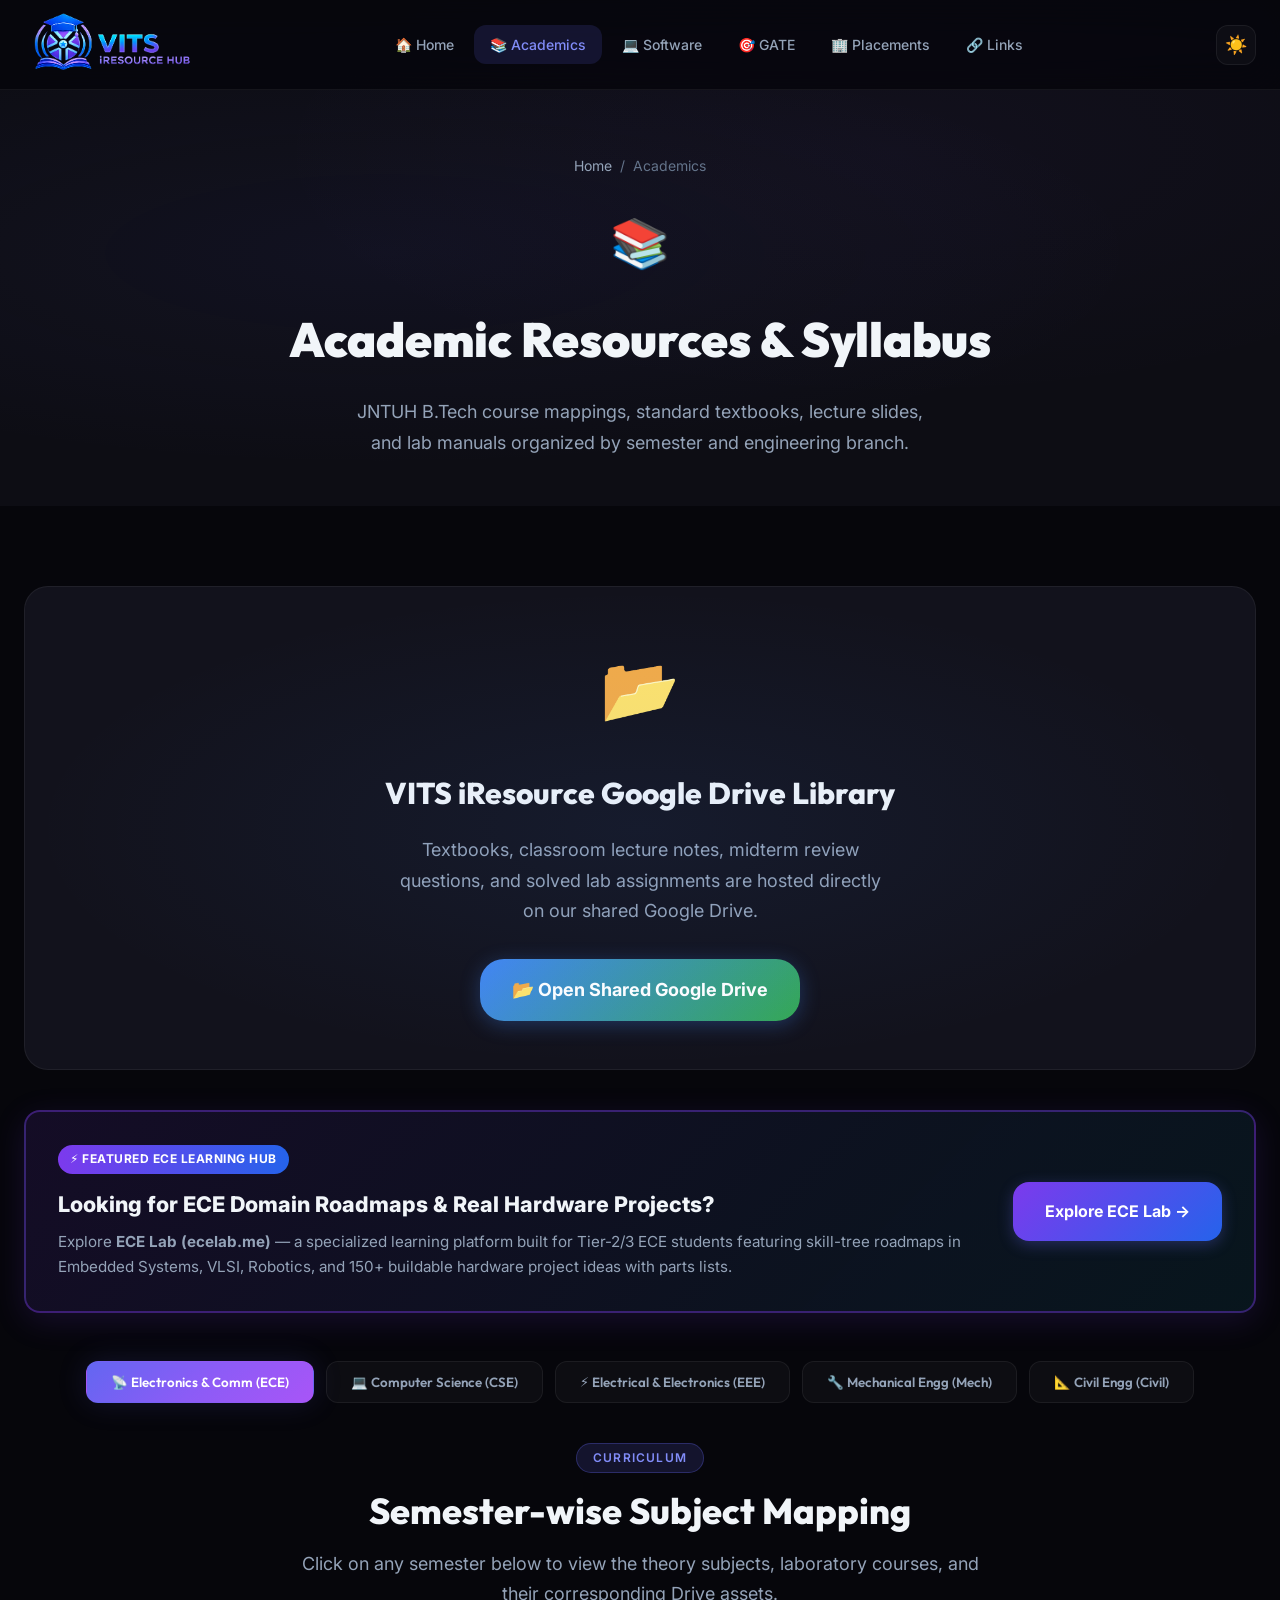
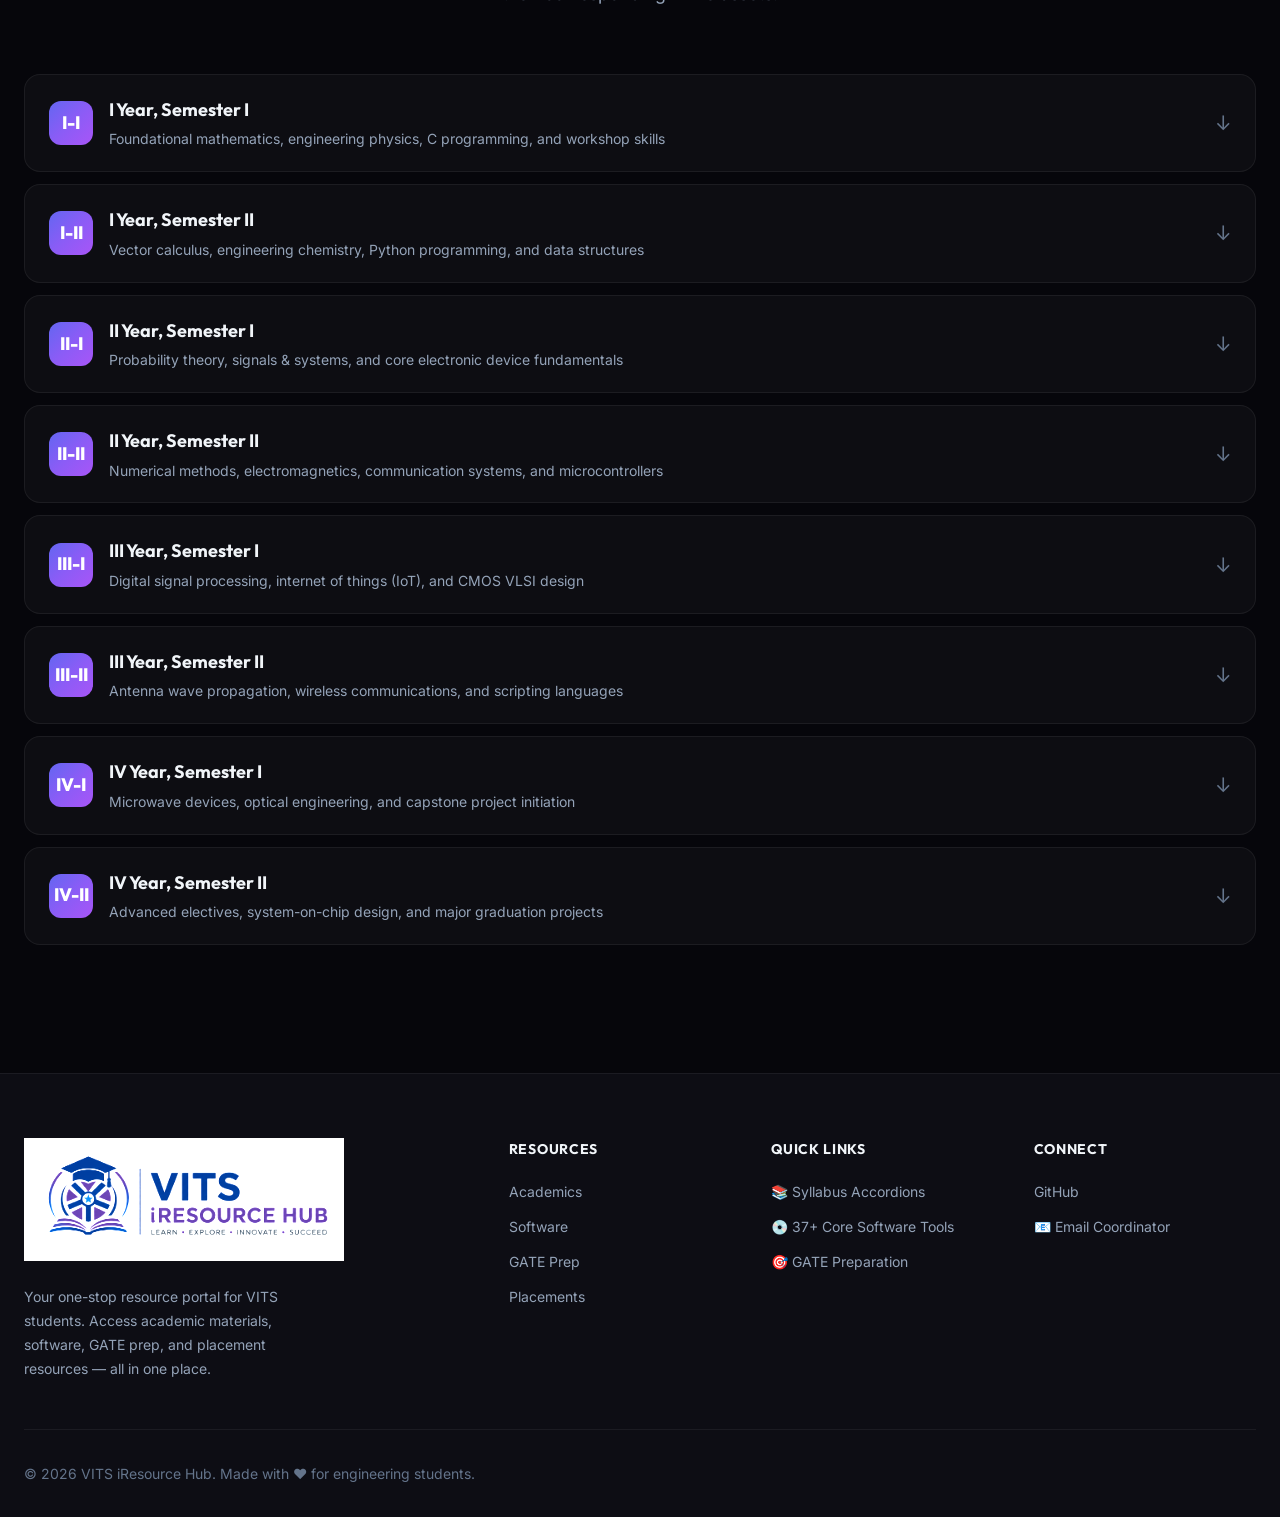
==== commit dc4dfed0: "feat: add featured ECE Lab (ecelab.me) section and cards across useful-links, academics, and index" ====
--- a/academics.html
+++ b/academics.html
@@ -2,6 +2,9 @@
 <html lang="en" data-theme="dark">
 <head>
   <meta charset="UTF-8">
+  <!-- Favicon -->
+  <link rel="shortcut icon" href="favicon.ico" type="image/x-icon">
+  <link rel="icon" href="images/favicon.png" type="image/png">
   <meta name="viewport" content="width=device-width, initial-scale=1.0">
   <meta name="google-site-verification" content="7quxdHRmtYmw2Jo5xWjluSK96tRkIVolGzAY4h9Mjqw" />
   <title>Academics & Syllabus — JNTUH R25 / R22 | VITS iResource Hub</title>
@@ -62,6 +65,18 @@
         <a href="https://drive.google.com/drive/folders/1bInXkRc9mQFdbVbUMNxG1VVnrpKEyoPN?usp=drive_link" target="_blank" rel="noopener noreferrer" class="btn btn-drive btn-lg">📂 Open Shared Google Drive</a>
       </div>
 
+      <!-- Featured ECE Learning Hub & Roadmaps Banner -->
+      <div class="reveal" style="margin-top: 2rem; background: linear-gradient(135deg, rgba(124, 58, 237, 0.12), rgba(34, 211, 238, 0.08)); border: 2px solid rgba(124, 58, 237, 0.4); border-radius: var(--radius-xl); padding: var(--space-8); text-align: left; display: flex; align-items: center; justify-content: space-between; gap: var(--space-6); flex-wrap: wrap; box-shadow: 0 8px 32px rgba(124, 58, 237, 0.15);">
+        <div style="flex: 1; min-width: 280px;">
+          <div style="display: inline-flex; align-items: center; gap: 8px; font-size: 0.75rem; font-weight: 700; text-transform: uppercase; letter-spacing: 0.5px; padding: 4px 12px; border-radius: 999px; background: linear-gradient(90deg, #7c3aed, #2563eb); color: #ffffff; margin-bottom: 12px;">⚡ FEATURED ECE LEARNING HUB</div>
+          <h3 style="font-size: 1.35rem; font-weight: 800; color: var(--text-primary); margin: 0 0 8px;">Looking for ECE Domain Roadmaps & Real Hardware Projects?</h3>
+          <p style="font-size: 0.95rem; color: var(--text-secondary); line-height: 1.6; margin: 0;">
+            Explore <strong>ECE Lab (ecelab.me)</strong> — a specialized learning platform built for Tier-2/3 ECE students featuring skill-tree roadmaps in Embedded Systems, VLSI, Robotics, and 150+ buildable hardware project ideas with parts lists.
+          </p>
+        </div>
+        <a href="https://www.ecelab.me/" target="_blank" rel="noopener noreferrer" class="btn btn-primary btn-lg" style="background: linear-gradient(135deg, #7c3aed, #2563eb); border: none; white-space: nowrap; font-weight: 700;">Explore ECE Lab →</a>
+      </div>
+
       <!-- Branch Selection Tabs (New feature!) -->
       <div class="branch-tabs-container reveal" style="margin-top: 3rem;">
         <button class="branch-tab-btn active" data-branch-target="ece">📡 Electronics & Comm (ECE)</button>
@@ -615,7 +630,7 @@
     <div class="footer-content">
       <div class="footer-brand">
                         <div class="footer-logo">
-          <img src="images/horizontal-logo-transparent.png" alt="VITS iResource Hub">
+          <img src="images/horizontal-logo-transparent.png" alt="VITS iResource Hub" loading="lazy">
         </div>
         <p>Your one-stop resource portal for VITS students. Access academic materials, software, GATE prep, and placement resources — all in one place.</p>
       </div>
@@ -652,6 +667,6 @@
   <button class="back-to-top" id="backToTop" aria-label="Back to top">↑</button>
 
   <!-- Scripts -->
-  <script src="js/main.js?v=1.2"></script>
+  <script src="js/main.js?v=1.2" defer></script>
 </body>
 </html>
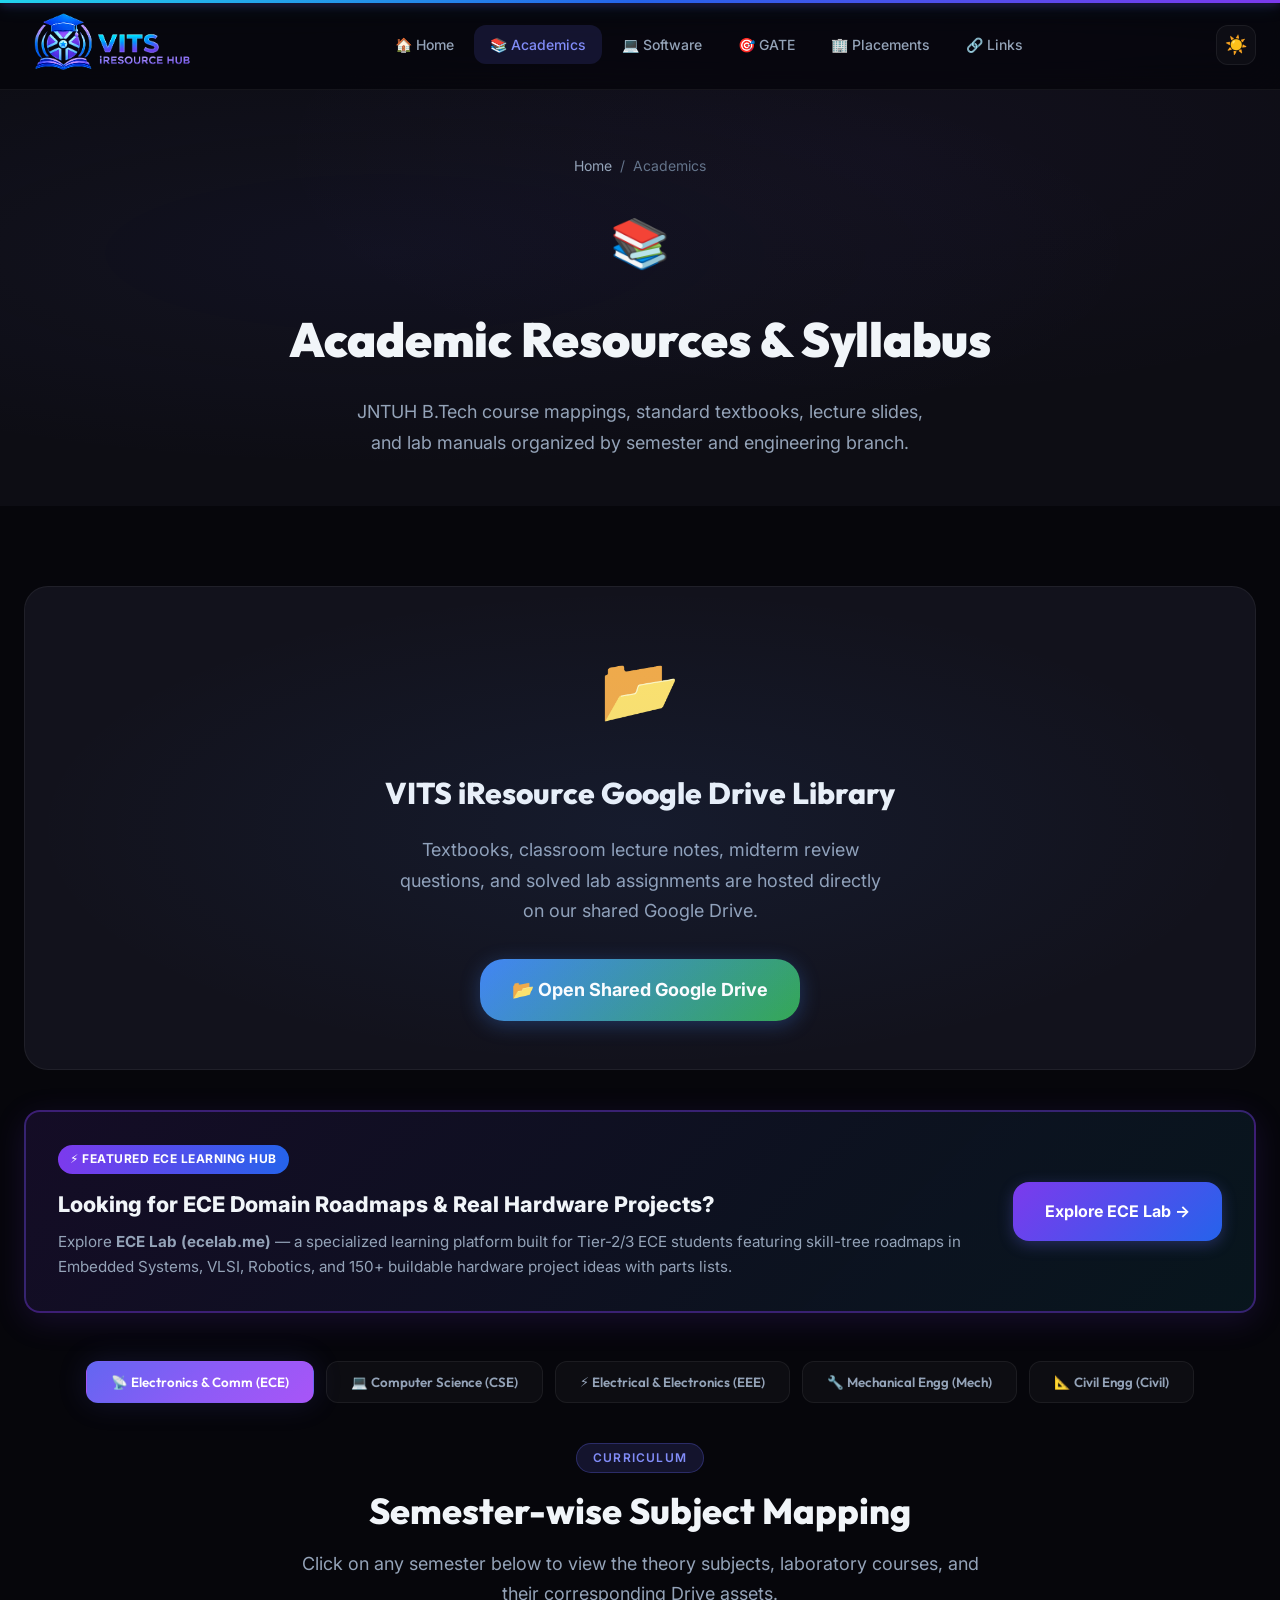
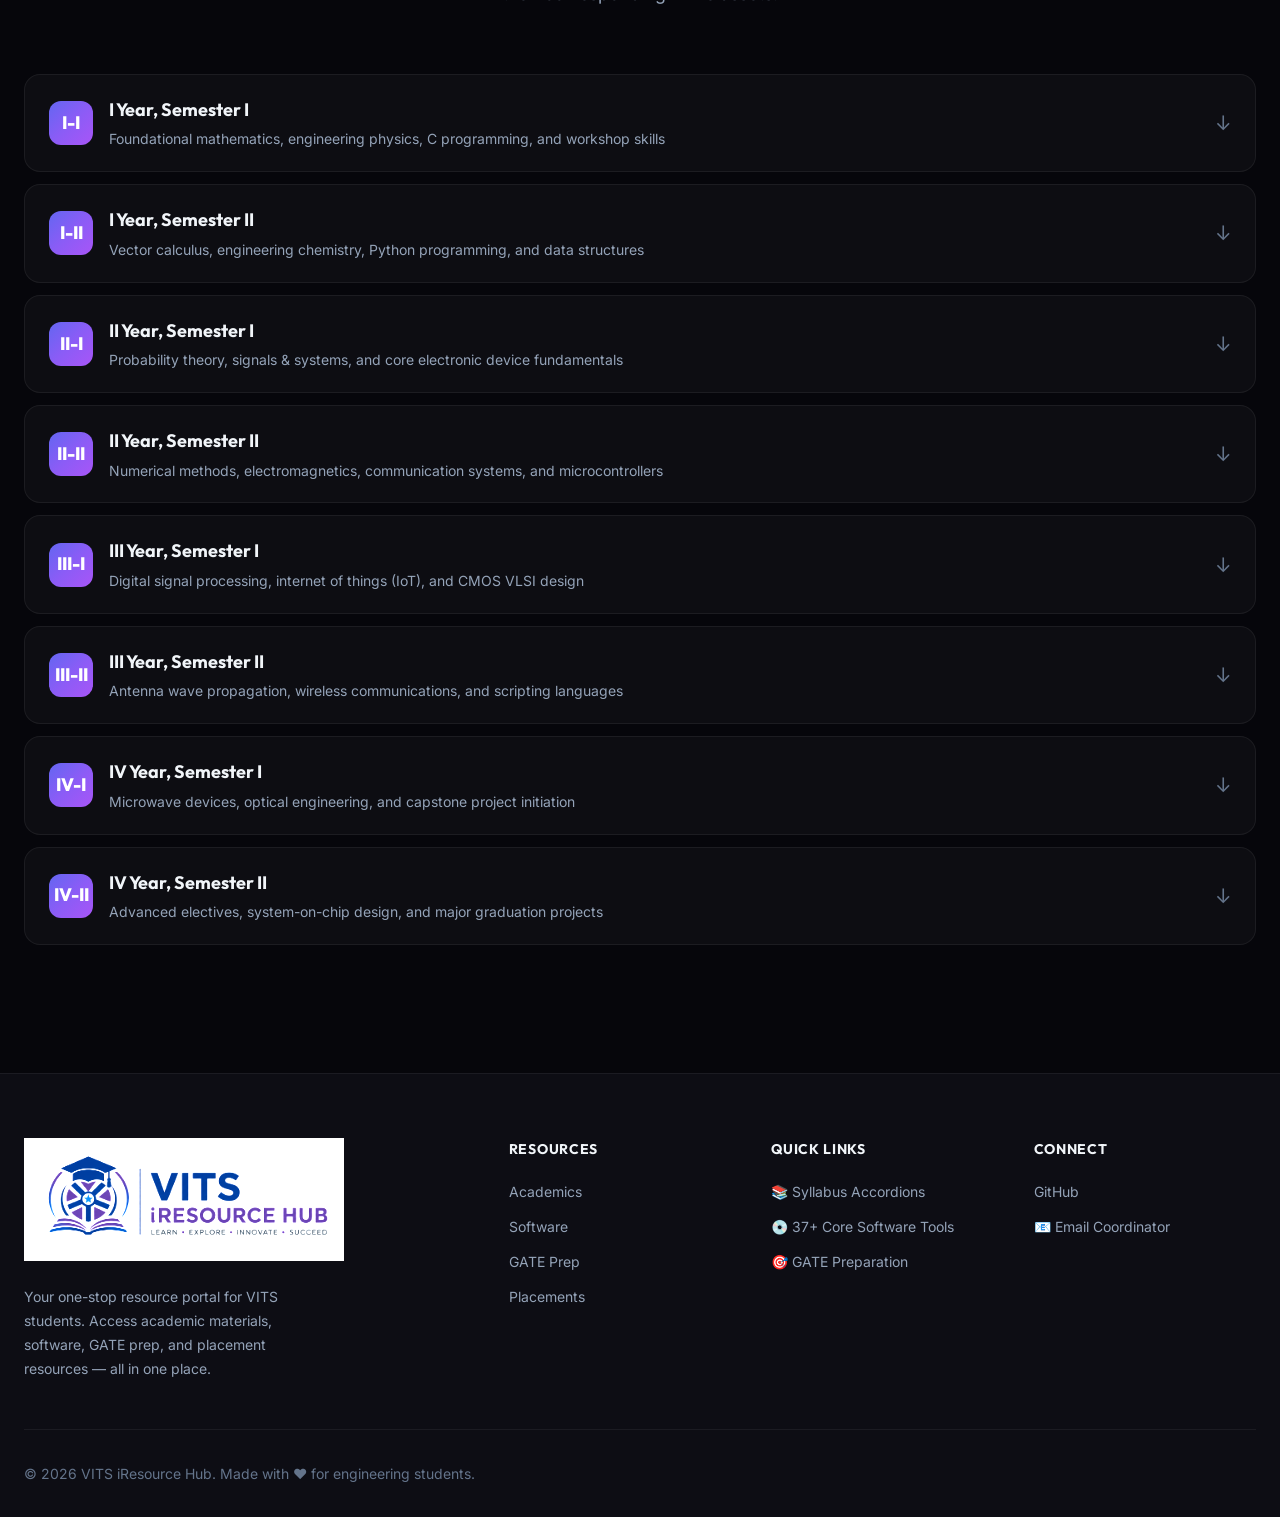
==== commit ad833cbc: "feat: add animated glowing violet-cyan topline accent header across all pages" ====
--- a/academics.html
+++ b/academics.html
@@ -19,6 +19,7 @@
   <meta property="og:url" content="https://manideepvelchuri.github.io/vits-iresource-hub/academics.html">
 </head>
 <body>
+  <div class="topline"></div>
 
   <!-- Navbar -->
   <nav class="navbar" id="navbar">
--- a/css/style.css
+++ b/css/style.css
@@ -192,6 +192,26 @@
 /* ============================================
    NAVIGATION
    ============================================ */
+/* ---- Top Animated Violet-Cyan Accent Line ---- */
+.topline {
+  position: fixed;
+  top: 0;
+  left: 0;
+  width: 100%;
+  height: 3px;
+  z-index: 1002;
+  background: linear-gradient(90deg, #22d3ee, #2563eb, #7c3aed, #ec4899, #22d3ee);
+  background-size: 200% 100%;
+  animation: toplineGradient 4s linear infinite;
+  box-shadow: 0 0 10px rgba(124, 58, 237, 0.6), 0 0 18px rgba(34, 211, 238, 0.4);
+  pointer-events: none;
+}
+
+@keyframes toplineGradient {
+  0% { background-position: 0% 0%; }
+  100% { background-position: 200% 0%; }
+}
+
 .navbar {
   position: fixed;
   top: 0;
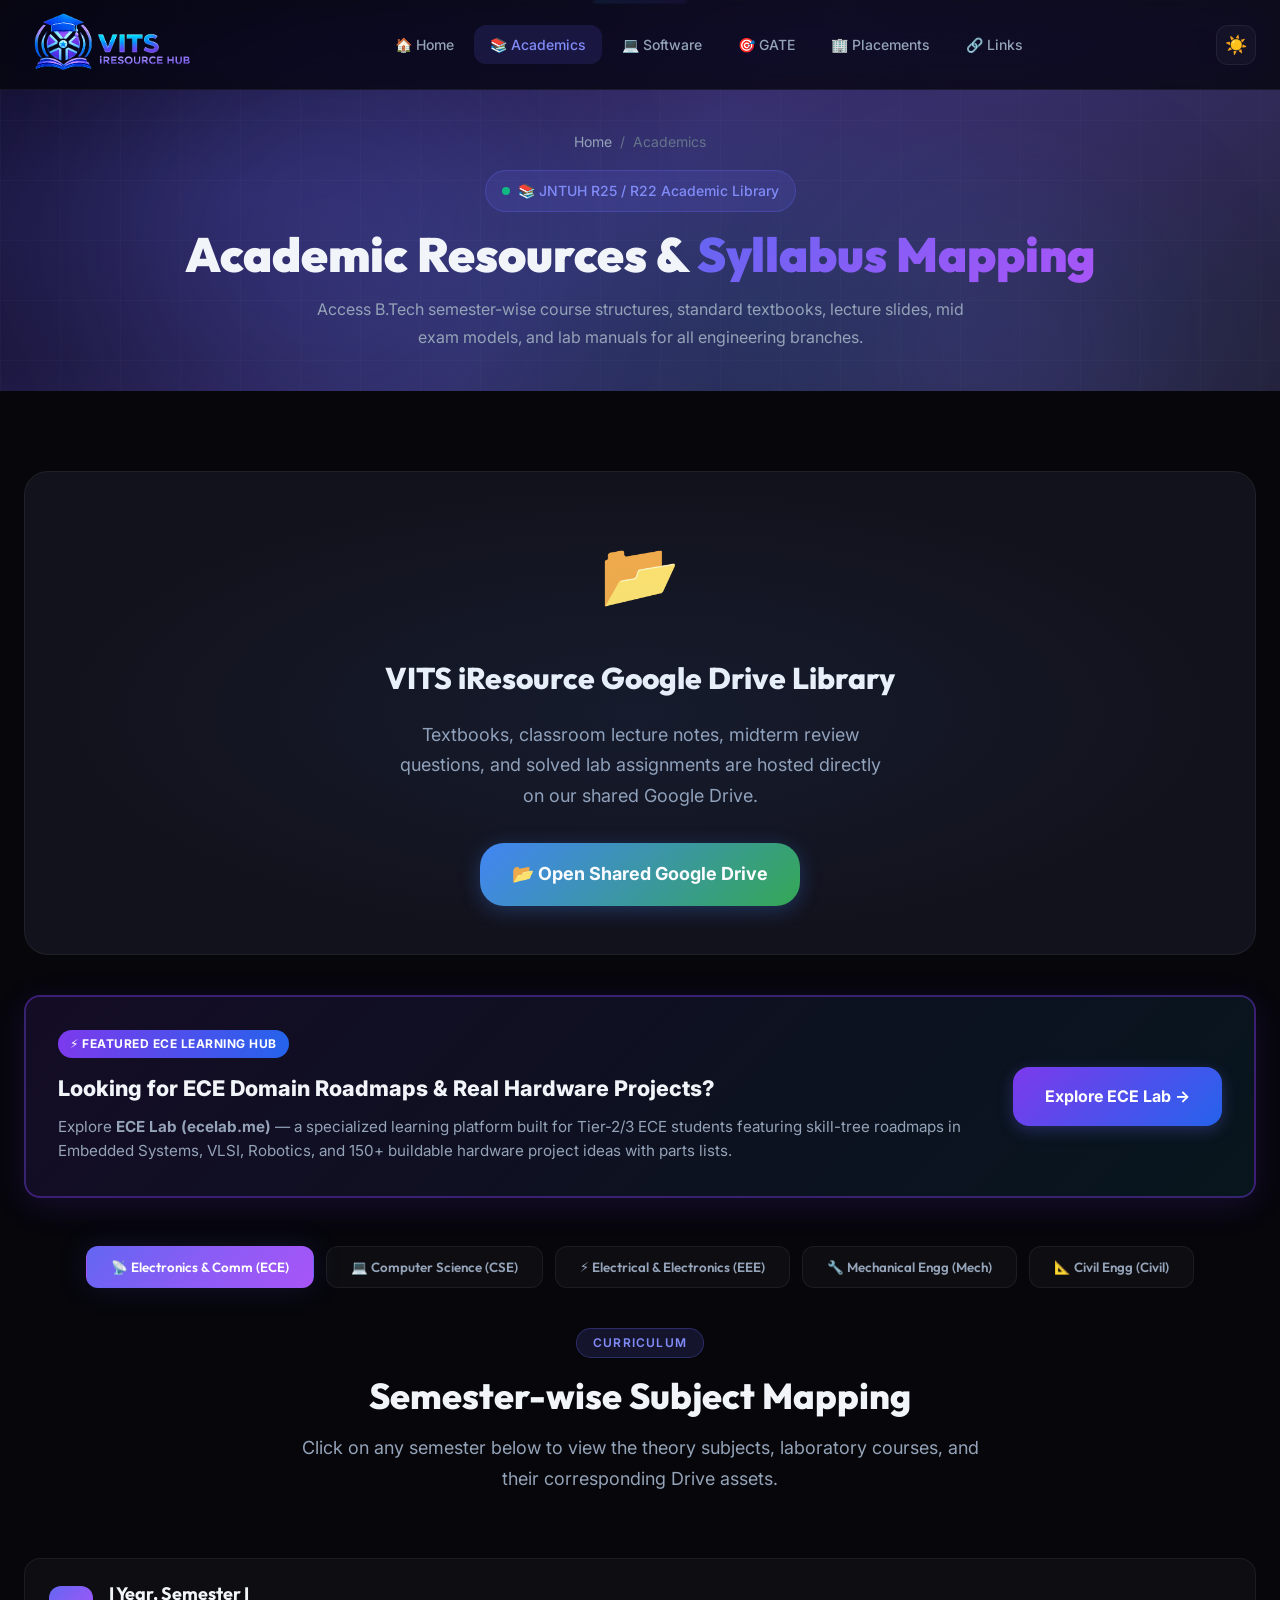
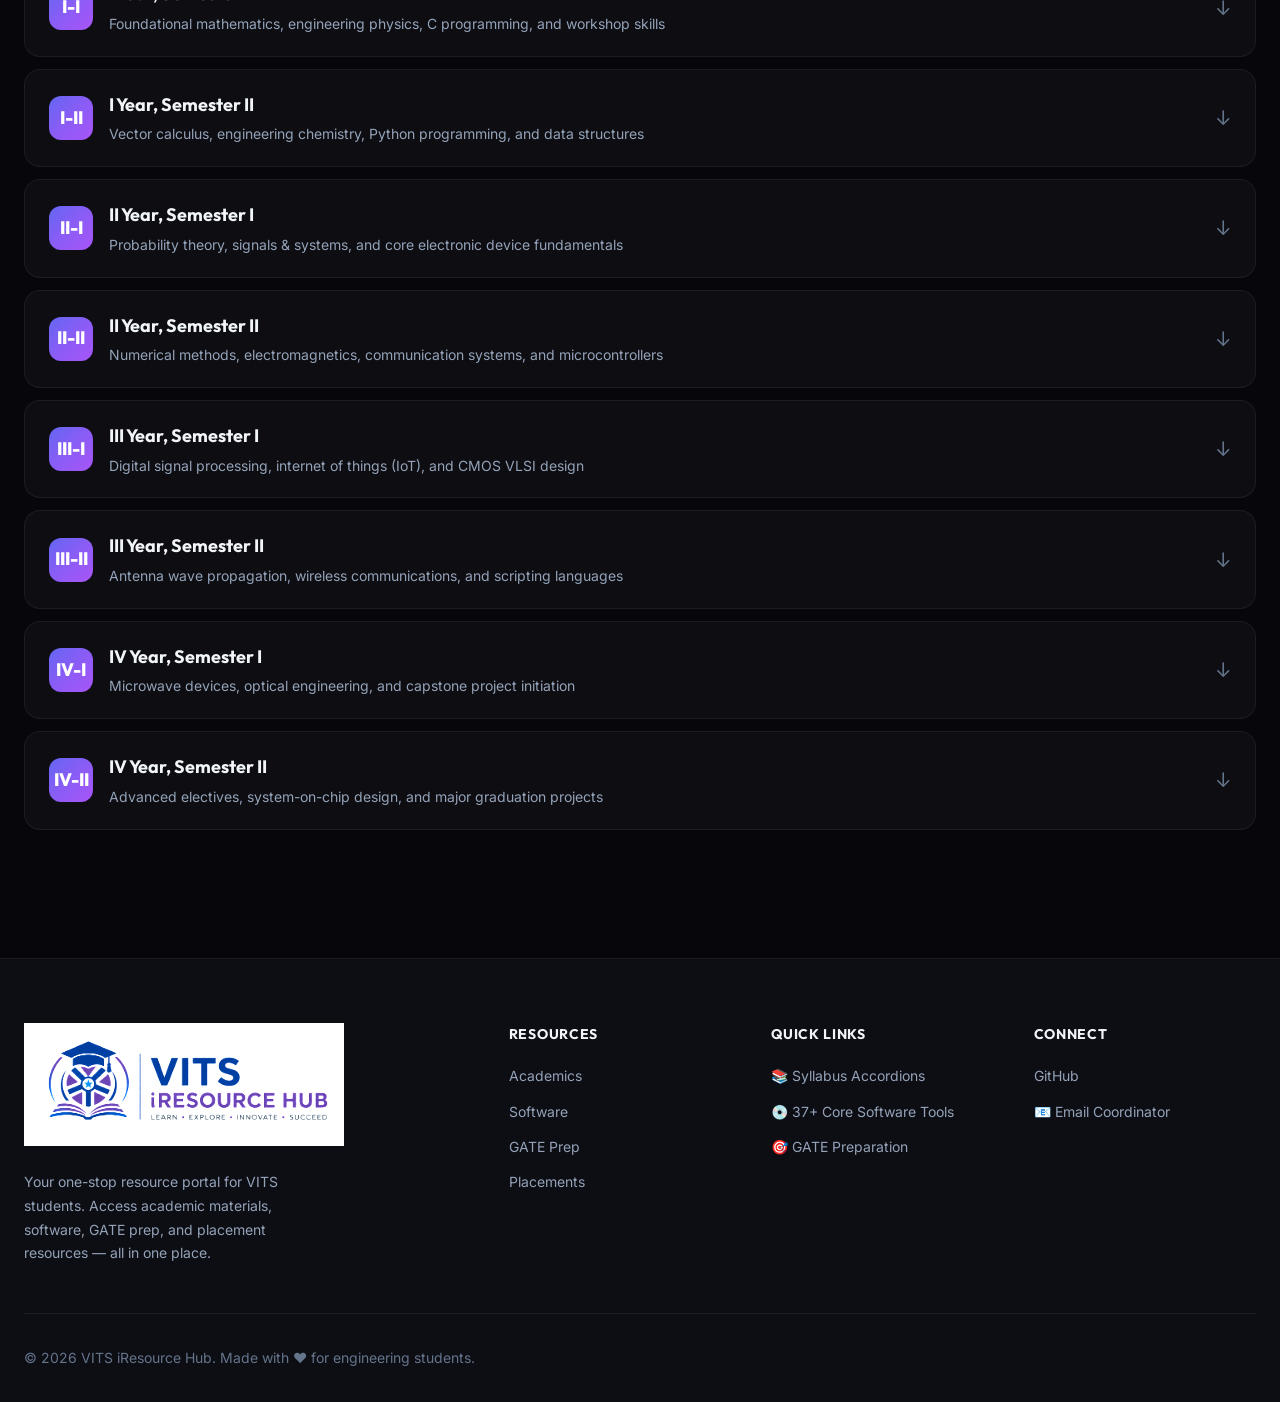
==== commit 92015e0a: "style: upgrade all subpage headers with animated hero background orbs, gradient text, and pill badge" ====
--- a/academics.html
+++ b/academics.html
@@ -44,15 +44,27 @@
     </div>
   </nav>
 
-  <!-- Page Header -->
-  <header class="page-header">
-    <div class="container">
-      <div class="breadcrumb">
+    <!-- Page Header -->
+  <header class="page-header hero" style="min-height: auto; padding-top: calc(var(--nav-height) + var(--space-10)); padding-bottom: var(--space-10);">
+    <div class="hero-bg">
+      <div class="hero-orb"></div>
+      <div class="hero-orb"></div>
+    </div>
+    <div class="hero-grid"></div>
+    <div class="container hero-content">
+      <div class="breadcrumb" style="justify-content: center; margin-bottom: var(--space-4);">
         <a href="index.html">Home</a> <span>/</span> <span>Academics</span>
       </div>
-      <div class="page-header-icon">📚</div>
-      <h1>Academic Resources & Syllabus</h1>
-      <p>JNTUH B.Tech course mappings, standard textbooks, lecture slides, and lab manuals organized by semester and engineering branch.</p>
+      <div class="hero-badge" style="margin-bottom: var(--space-4);">
+        <span class="badge-dot"></span>
+        <span>📚 JNTUH R25 / R22 Academic Library</span>
+      </div>
+      <h1 class="hero-title" style="font-size: clamp(var(--text-3xl), 4vw, var(--text-5xl)); margin-bottom: var(--space-4);">
+        Academic Resources & <span class="gradient-text">Syllabus Mapping</span>
+      </h1>
+      <p class="hero-subtitle" style="font-size: var(--text-md); max-width: 650px; margin: 0 auto;">
+        Access B.Tech semester-wise course structures, standard textbooks, lecture slides, mid exam models, and lab manuals for all engineering branches.
+      </p>
     </div>
   </header>
 
--- a/css/style.css
+++ b/css/style.css
@@ -192,22 +192,26 @@
 /* ============================================
    NAVIGATION
    ============================================ */
-/* ---- Top Animated Violet-Cyan Accent Line ---- */
+/* ---- RGB Ambient Edge Light Top Accent Line ---- */
 .topline {
   position: fixed;
   top: 0;
   left: 0;
   width: 100%;
-  height: 3px;
+  height: 1.5px;
   z-index: 1002;
-  background: linear-gradient(90deg, #22d3ee, #2563eb, #7c3aed, #ec4899, #22d3ee);
+  background: linear-gradient(90deg, #22d3ee 0%, #3b82f6 25%, #7c3aed 50%, #ec4899 75%, #22d3ee 100%);
   background-size: 200% 100%;
-  animation: toplineGradient 4s linear infinite;
-  box-shadow: 0 0 10px rgba(124, 58, 237, 0.6), 0 0 18px rgba(34, 211, 238, 0.4);
+  animation: edgeLightShift 4s linear infinite;
+  box-shadow: 0 1px 12px rgba(124, 58, 237, 0.8), 0 2px 24px rgba(34, 211, 238, 0.5);
   pointer-events: none;
-}
-
-@keyframes toplineGradient {
+  -webkit-mask-image: linear-gradient(90deg, transparent 0%, #000 8%, #000 92%, transparent 100%);
+  mask-image: linear-gradient(90deg, transparent 0%, #000 8%, #000 92%, transparent 100%);
+  opacity: 0.85;
+  transition: opacity 0.3s ease, transform 0.1s ease;
+}
+
+@keyframes edgeLightShift {
   0% { background-position: 0% 0%; }
   100% { background-position: 200% 0%; }
 }
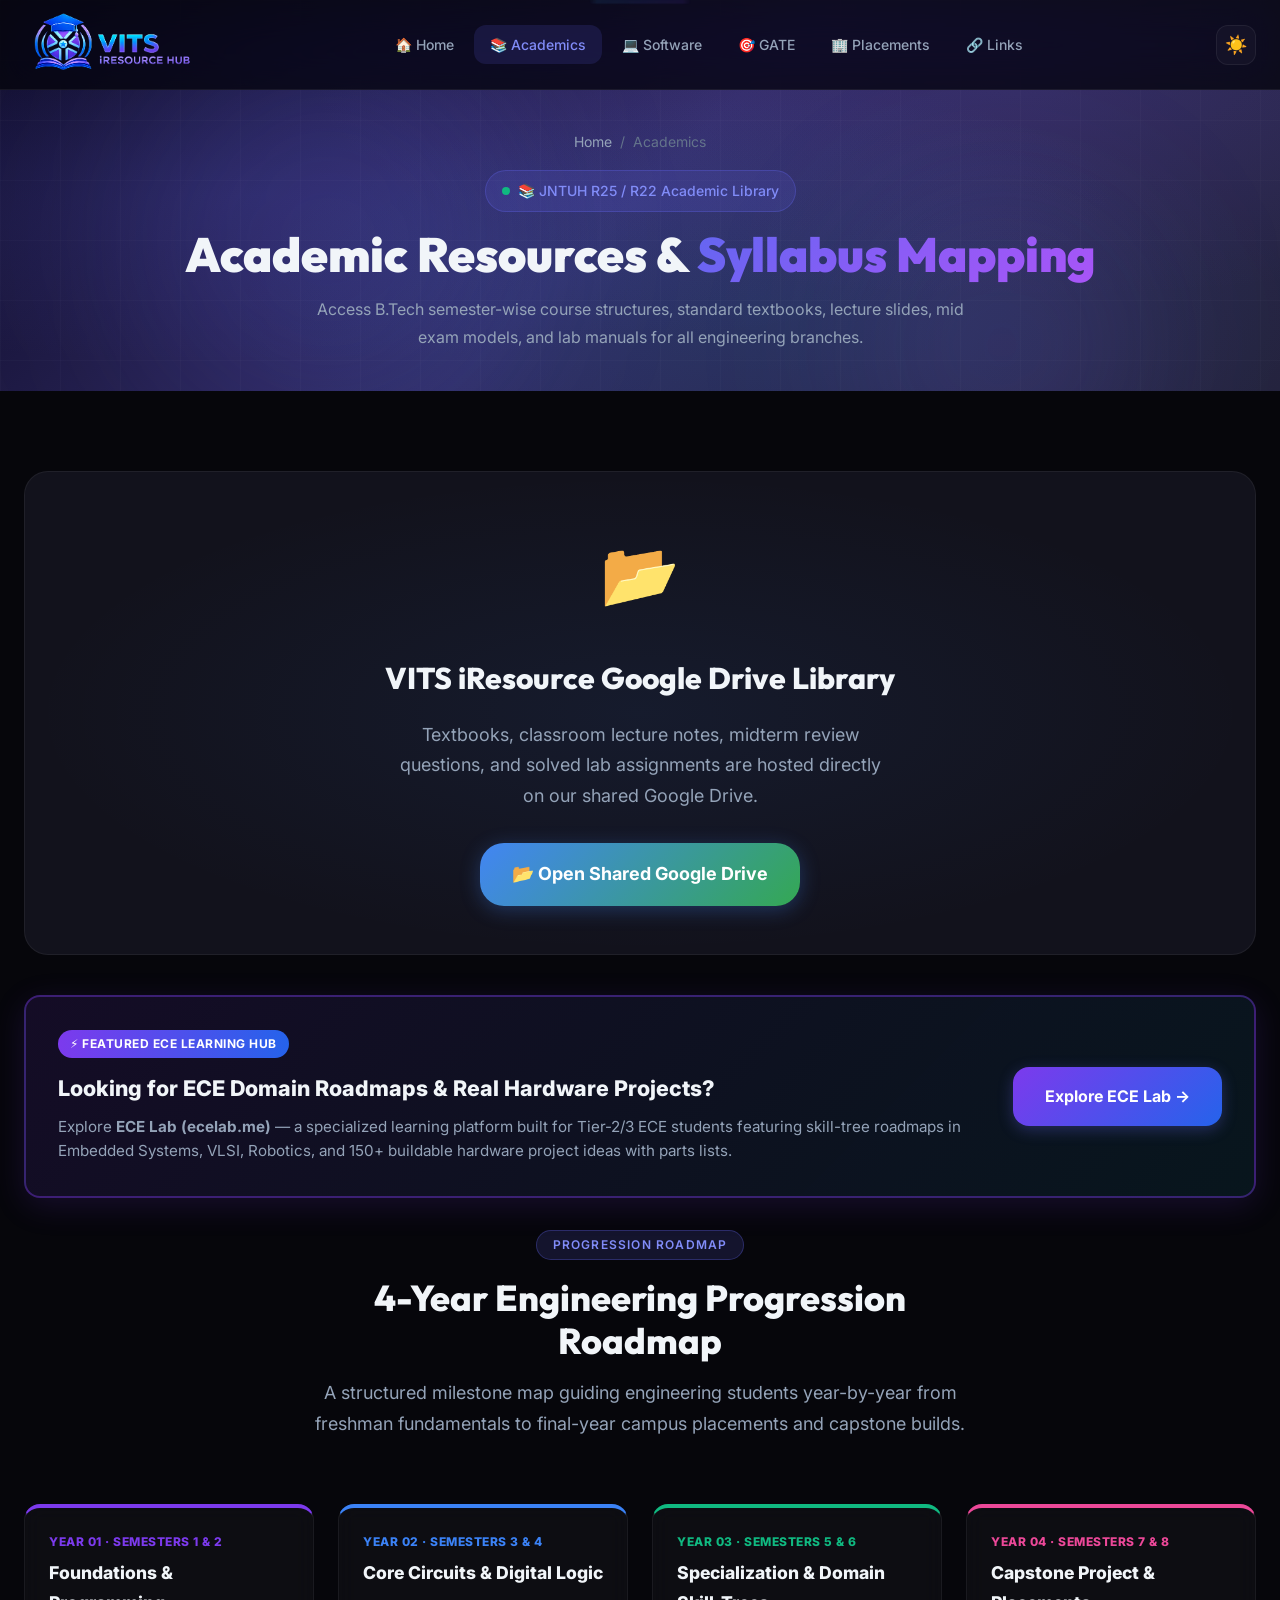
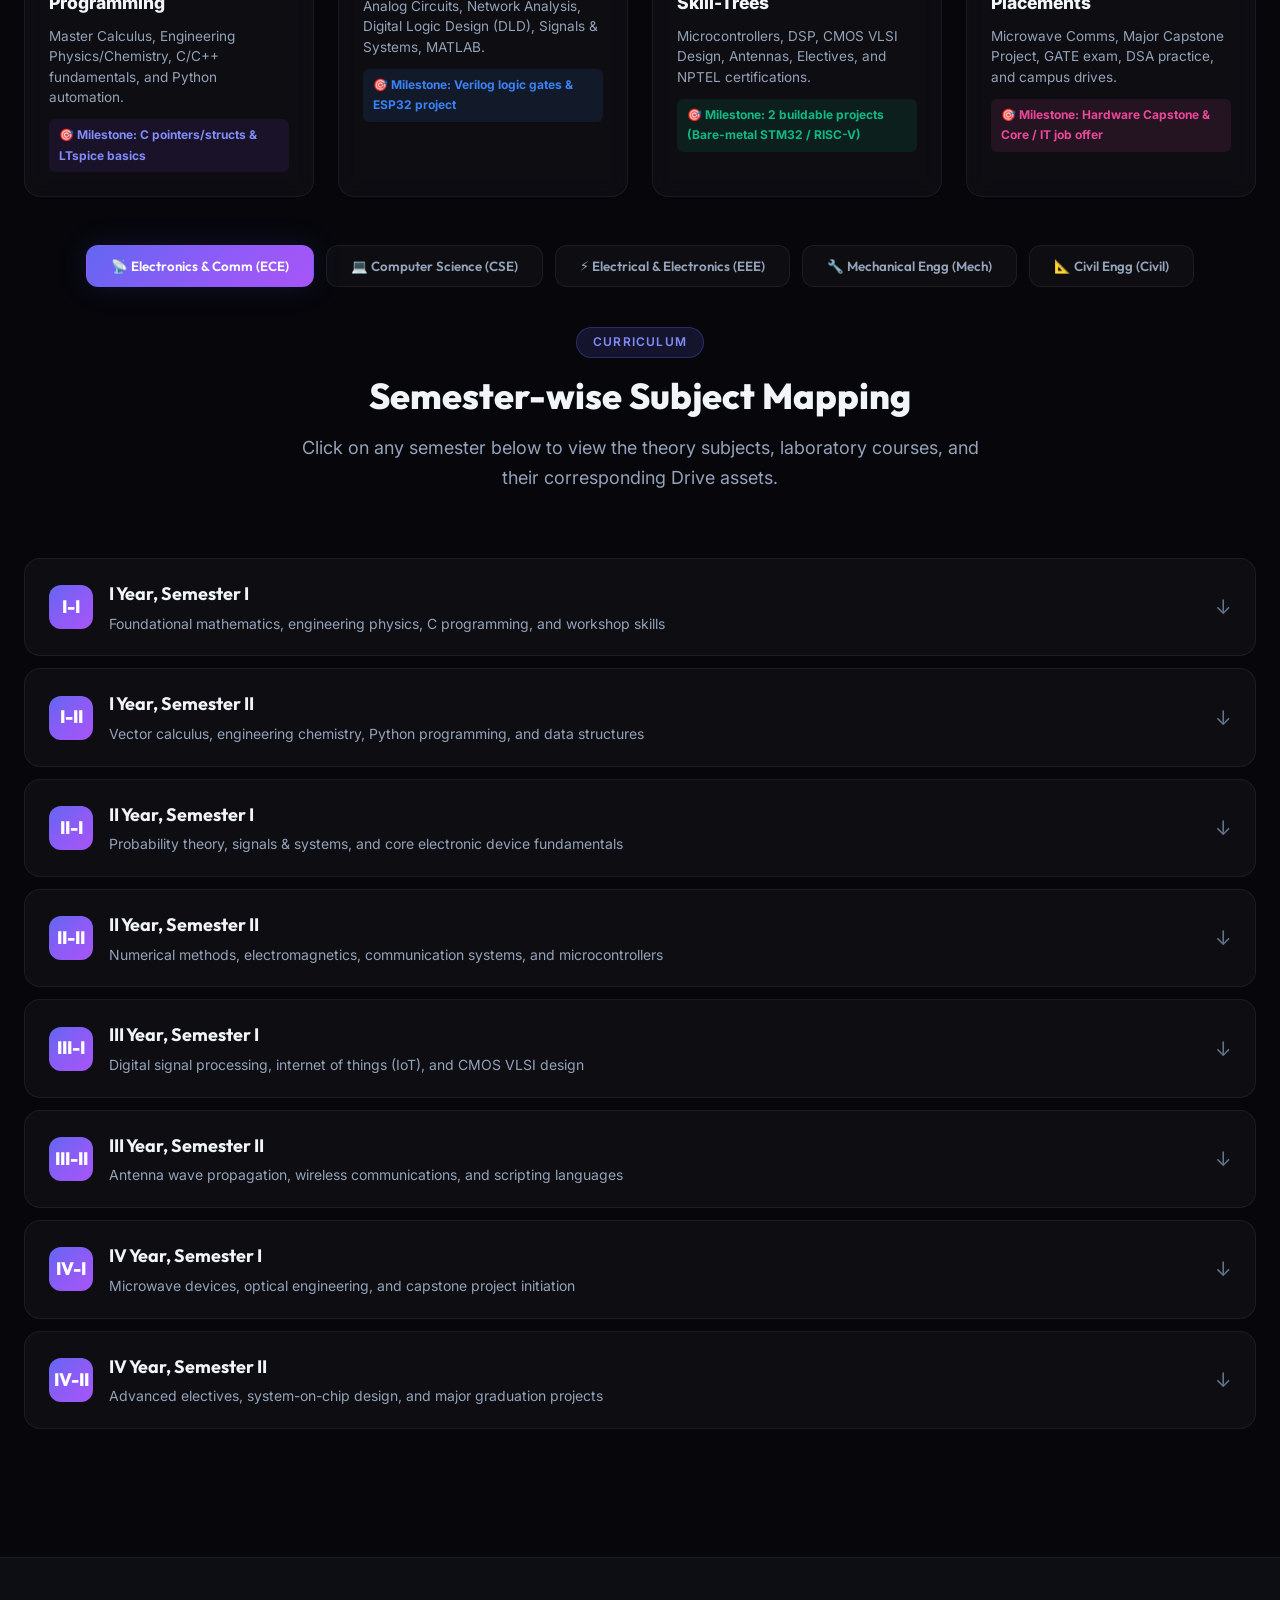
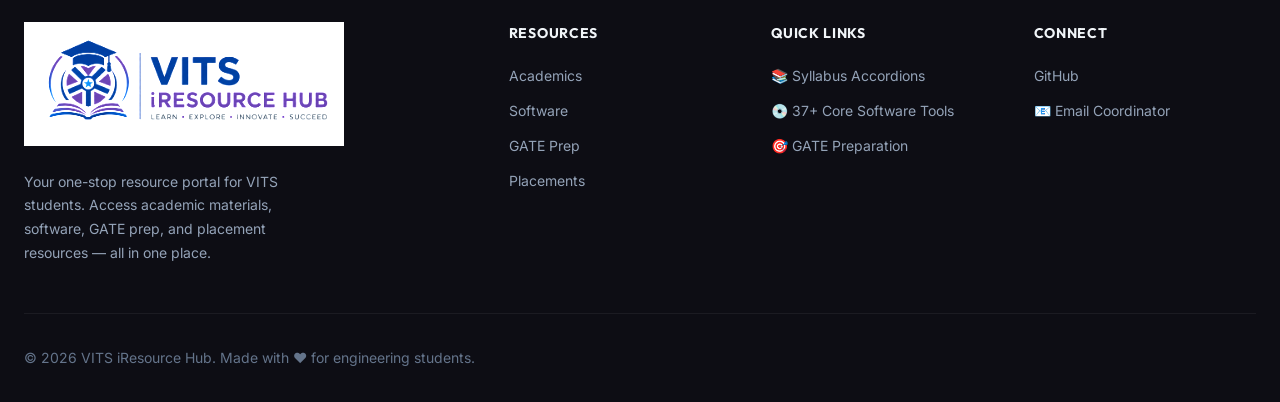
==== commit dfe5d499: "feat: add 4-Year B.Tech Academic & Career Progression Roadmap to academics.html" ====
--- a/academics.html
+++ b/academics.html
@@ -90,6 +90,49 @@
         <a href="https://www.ecelab.me/" target="_blank" rel="noopener noreferrer" class="btn btn-primary btn-lg" style="background: linear-gradient(135deg, #7c3aed, #2563eb); border: none; white-space: nowrap; font-weight: 700;">Explore ECE Lab →</a>
       </div>
 
+      <!-- 4-Year B.Tech Academic & Career Roadmap Section -->
+      <div class="subsection mt-8 reveal">
+        <div class="section-header">
+          <span class="section-label">Progression Roadmap</span>
+          <h2 class="section-title">4-Year Engineering Progression Roadmap</h2>
+          <p class="section-desc">A structured milestone map guiding engineering students year-by-year from freshman fundamentals to final-year campus placements and capstone builds.</p>
+        </div>
+
+        <div class="cards-grid" style="grid-template-columns: repeat(auto-fill, minmax(250px, 1fr)); gap: var(--space-6);">
+          <!-- Year 1 -->
+          <div class="card" style="border-top: 4px solid #7c3aed; height: auto;">
+            <div style="font-size: 0.75rem; font-weight: 800; color: #7c3aed; text-transform: uppercase; letter-spacing: 0.5px; margin-bottom: 6px;">YEAR 01 · SEMESTERS 1 & 2</div>
+            <h3 style="font-size: 1.1rem; font-weight: 800; margin: 0 0 8px; color: var(--text-primary);">Foundations & Programming</h3>
+            <p style="font-size: 0.85rem; color: var(--text-secondary); line-height: 1.5; margin: 0 0 12px;">Master Calculus, Engineering Physics/Chemistry, C/C++ fundamentals, and Python automation.</p>
+            <div style="font-size: 0.75rem; font-weight: 700; color: var(--primary-light); background: rgba(124, 58, 237, 0.1); padding: 6px 10px; border-radius: 6px;">🎯 Milestone: C pointers/structs & LTspice basics</div>
+          </div>
+
+          <!-- Year 2 -->
+          <div class="card" style="border-top: 4px solid #3b82f6; height: auto;">
+            <div style="font-size: 0.75rem; font-weight: 800; color: #3b82f6; text-transform: uppercase; letter-spacing: 0.5px; margin-bottom: 6px;">YEAR 02 · SEMESTERS 3 & 4</div>
+            <h3 style="font-size: 1.1rem; font-weight: 800; margin: 0 0 8px; color: var(--text-primary);">Core Circuits & Digital Logic</h3>
+            <p style="font-size: 0.85rem; color: var(--text-secondary); line-height: 1.5; margin: 0 0 12px;">Analog Circuits, Network Analysis, Digital Logic Design (DLD), Signals & Systems, MATLAB.</p>
+            <div style="font-size: 0.75rem; font-weight: 700; color: #3b82f6; background: rgba(59, 130, 246, 0.1); padding: 6px 10px; border-radius: 6px;">🎯 Milestone: Verilog logic gates & ESP32 project</div>
+          </div>
+
+          <!-- Year 3 -->
+          <div class="card" style="border-top: 4px solid #10b981; height: auto;">
+            <div style="font-size: 0.75rem; font-weight: 800; color: #10b981; text-transform: uppercase; letter-spacing: 0.5px; margin-bottom: 6px;">YEAR 03 · SEMESTERS 5 & 6</div>
+            <h3 style="font-size: 1.1rem; font-weight: 800; margin: 0 0 8px; color: var(--text-primary);">Specialization & Domain Skill-Trees</h3>
+            <p style="font-size: 0.85rem; color: var(--text-secondary); line-height: 1.5; margin: 0 0 12px;">Microcontrollers, DSP, CMOS VLSI Design, Antennas, Electives, and NPTEL certifications.</p>
+            <div style="font-size: 0.75rem; font-weight: 700; color: #10b981; background: rgba(16, 185, 129, 0.1); padding: 6px 10px; border-radius: 6px;">🎯 Milestone: 2 buildable projects (Bare-metal STM32 / RISC-V)</div>
+          </div>
+
+          <!-- Year 4 -->
+          <div class="card" style="border-top: 4px solid #ec4899; height: auto;">
+            <div style="font-size: 0.75rem; font-weight: 800; color: #ec4899; text-transform: uppercase; letter-spacing: 0.5px; margin-bottom: 6px;">YEAR 04 · SEMESTERS 7 & 8</div>
+            <h3 style="font-size: 1.1rem; font-weight: 800; margin: 0 0 8px; color: var(--text-primary);">Capstone Project & Placements</h3>
+            <p style="font-size: 0.85rem; color: var(--text-secondary); line-height: 1.5; margin: 0 0 12px;">Microwave Comms, Major Capstone Project, GATE exam, DSA practice, and campus drives.</p>
+            <div style="font-size: 0.75rem; font-weight: 700; color: #ec4899; background: rgba(236, 72, 153, 0.1); padding: 6px 10px; border-radius: 6px;">🎯 Milestone: Hardware Capstone & Core / IT job offer</div>
+          </div>
+        </div>
+      </div>
+
       <!-- Branch Selection Tabs (New feature!) -->
       <div class="branch-tabs-container reveal" style="margin-top: 3rem;">
         <button class="branch-tab-btn active" data-branch-target="ece">📡 Electronics & Comm (ECE)</button>
--- a/css/style.css
+++ b/css/style.css
@@ -1209,6 +1209,12 @@
   padding: var(--space-12) var(--space-8);
   text-align: center;
   margin-bottom: var(--space-10);
+  z-index: 1;
+}
+
+.drive-section > * {
+  position: relative;
+  z-index: 3;
 }
 
 .drive-section::before {
@@ -1216,6 +1222,8 @@
   position: absolute;
   inset: 0;
   background: radial-gradient(ellipse at center, rgba(66, 133, 244, 0.08) 0%, transparent 70%);
+  pointer-events: none;
+  z-index: 1;
 }
 
 .drive-section .drive-icon {
@@ -1660,6 +1668,11 @@
   transform: translateY(-4px);
 }
 
+.drive-card > * {
+  position: relative;
+  z-index: 3;
+}
+
 .drive-card::before {
   content: '';
   position: absolute;
@@ -1669,6 +1682,8 @@
   height: 200%;
   background: radial-gradient(circle, rgba(66, 133, 244, 0.03) 0%, transparent 50%);
   animation: rotate-bg 15s linear infinite;
+  pointer-events: none;
+  z-index: 1;
 }
 
 @keyframes rotate-bg {
